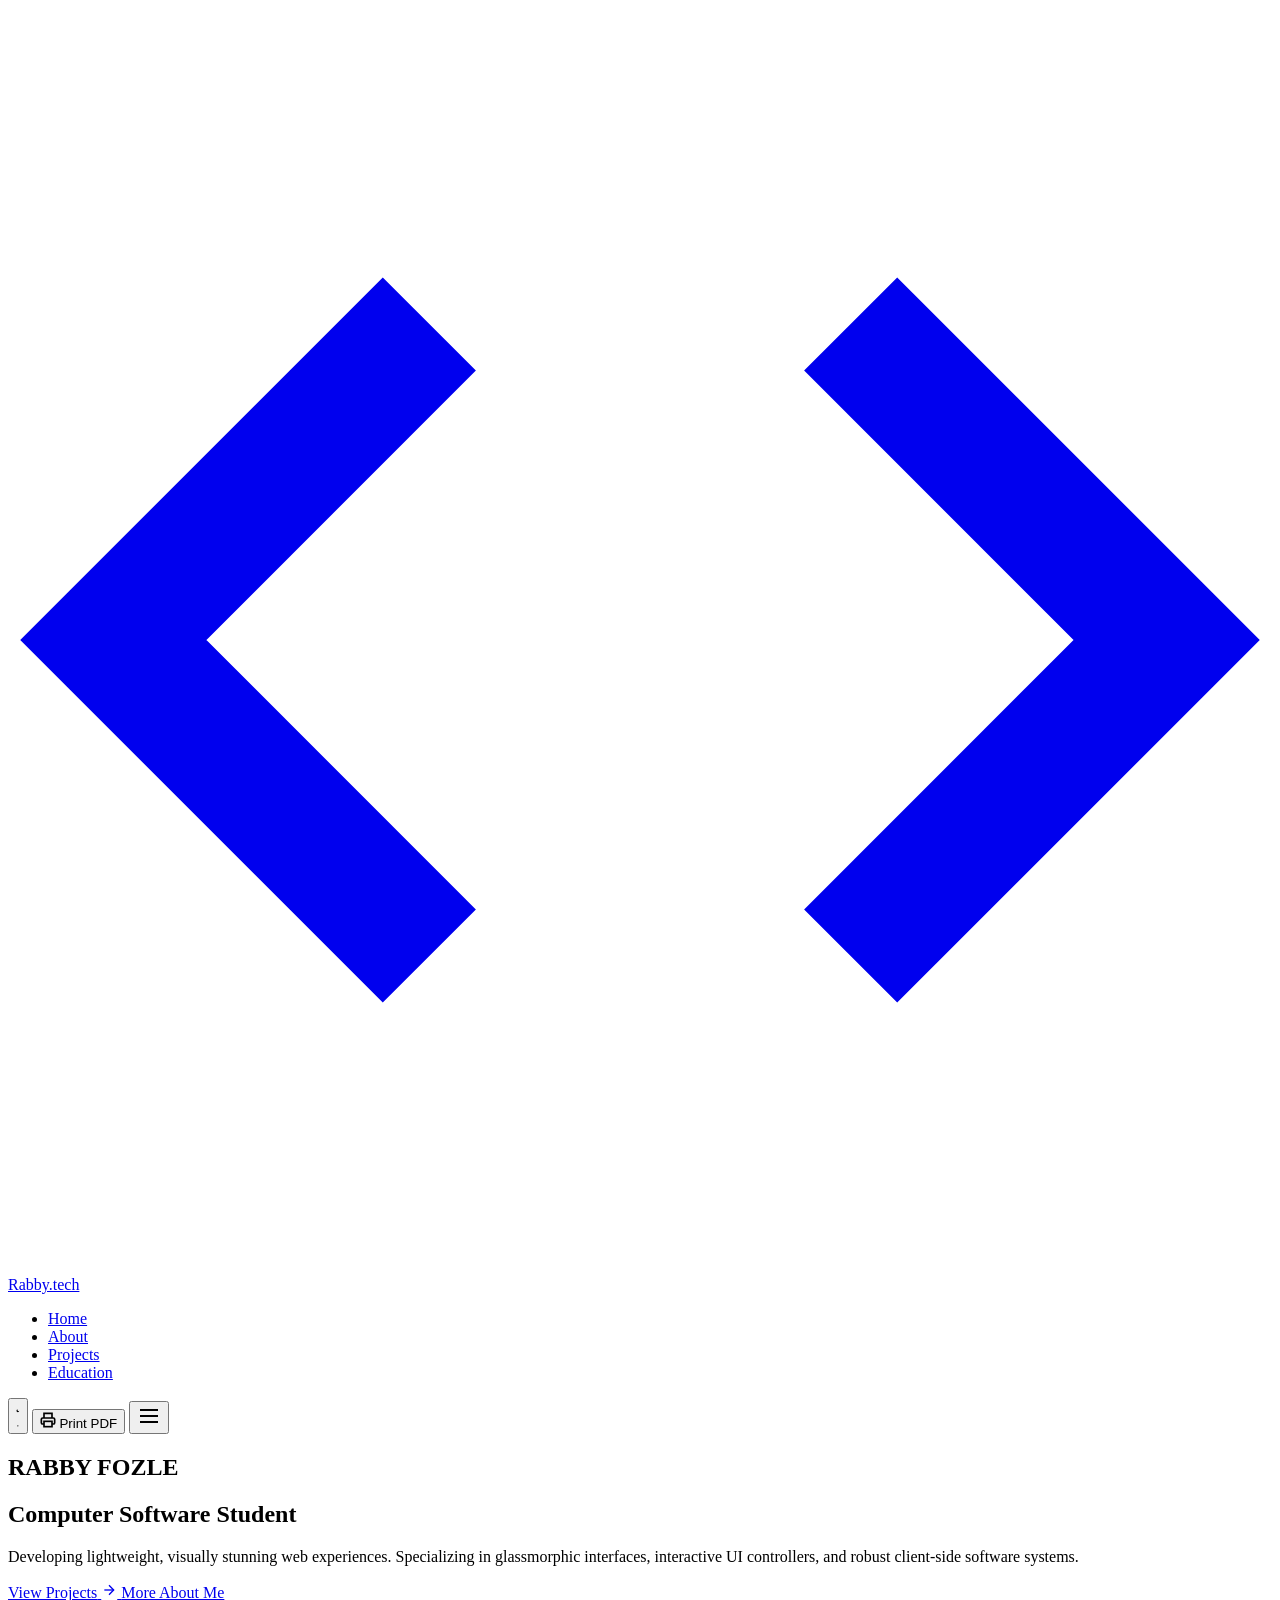
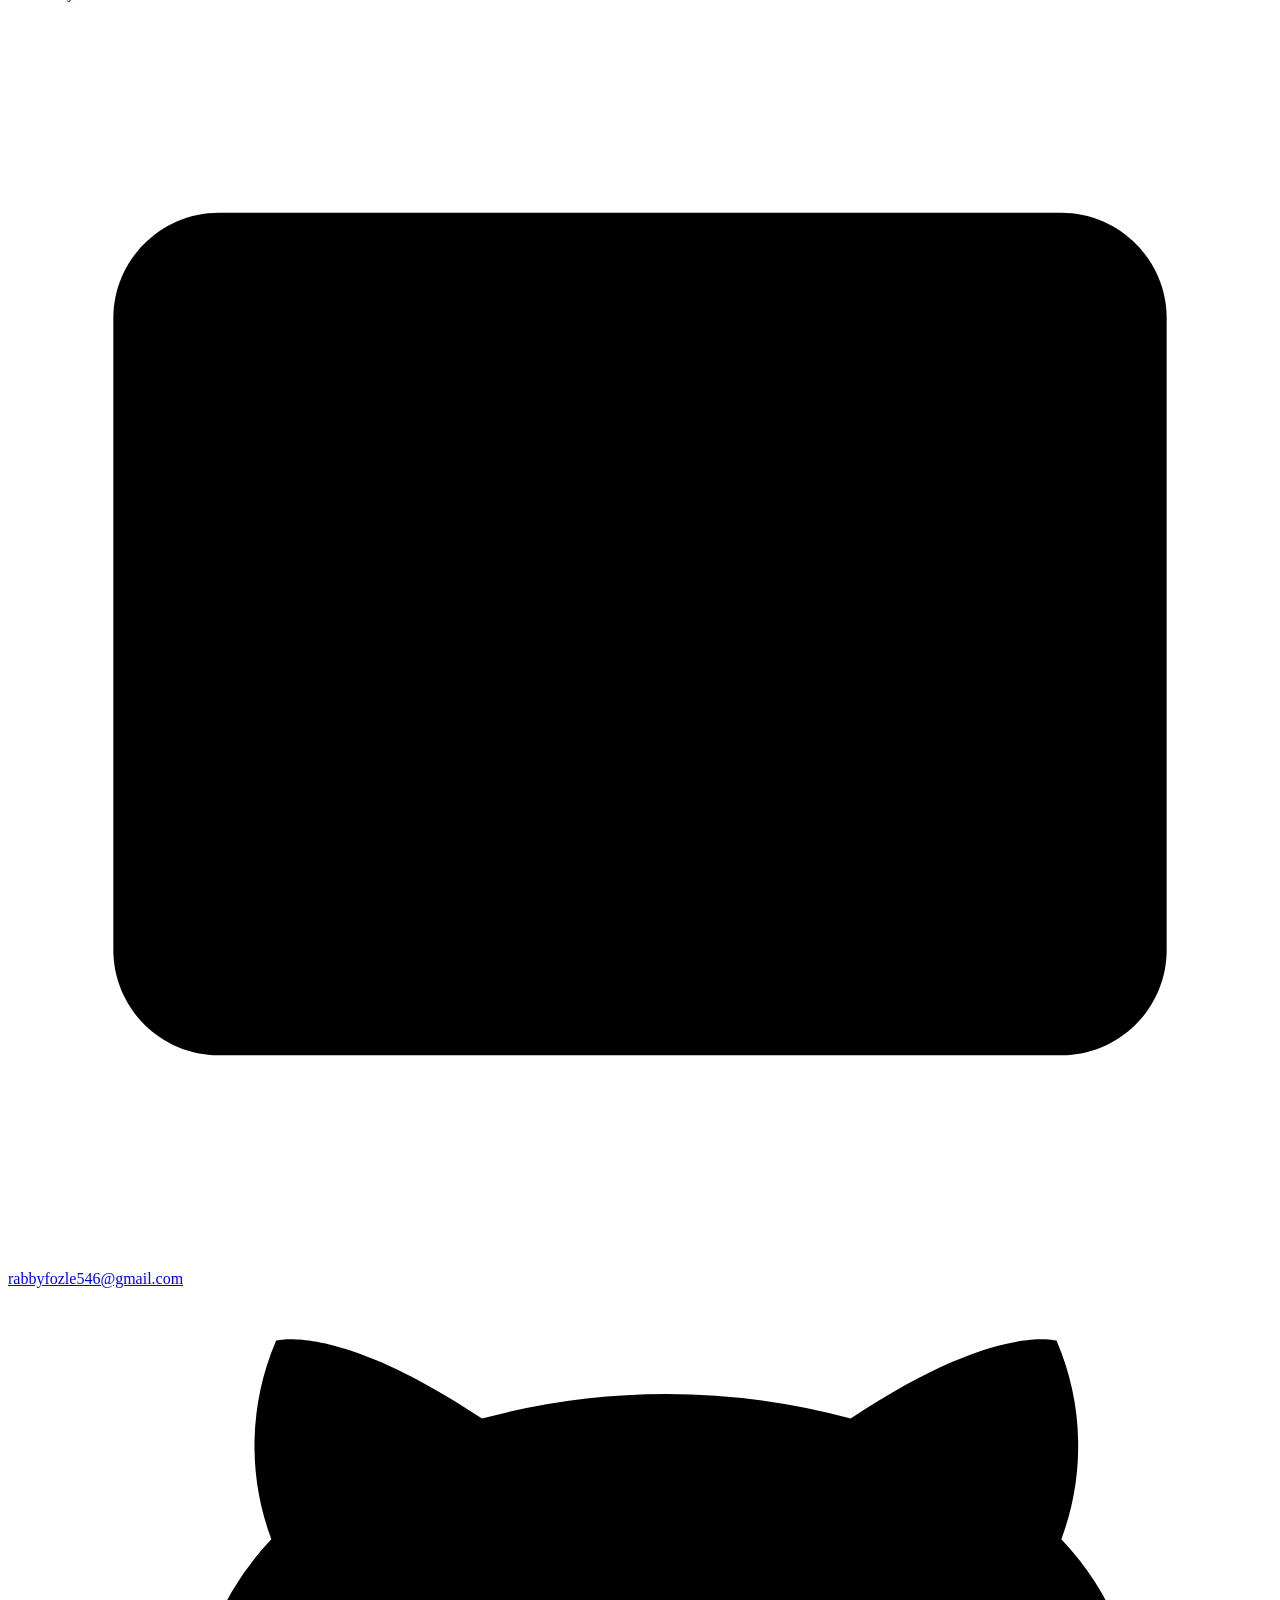
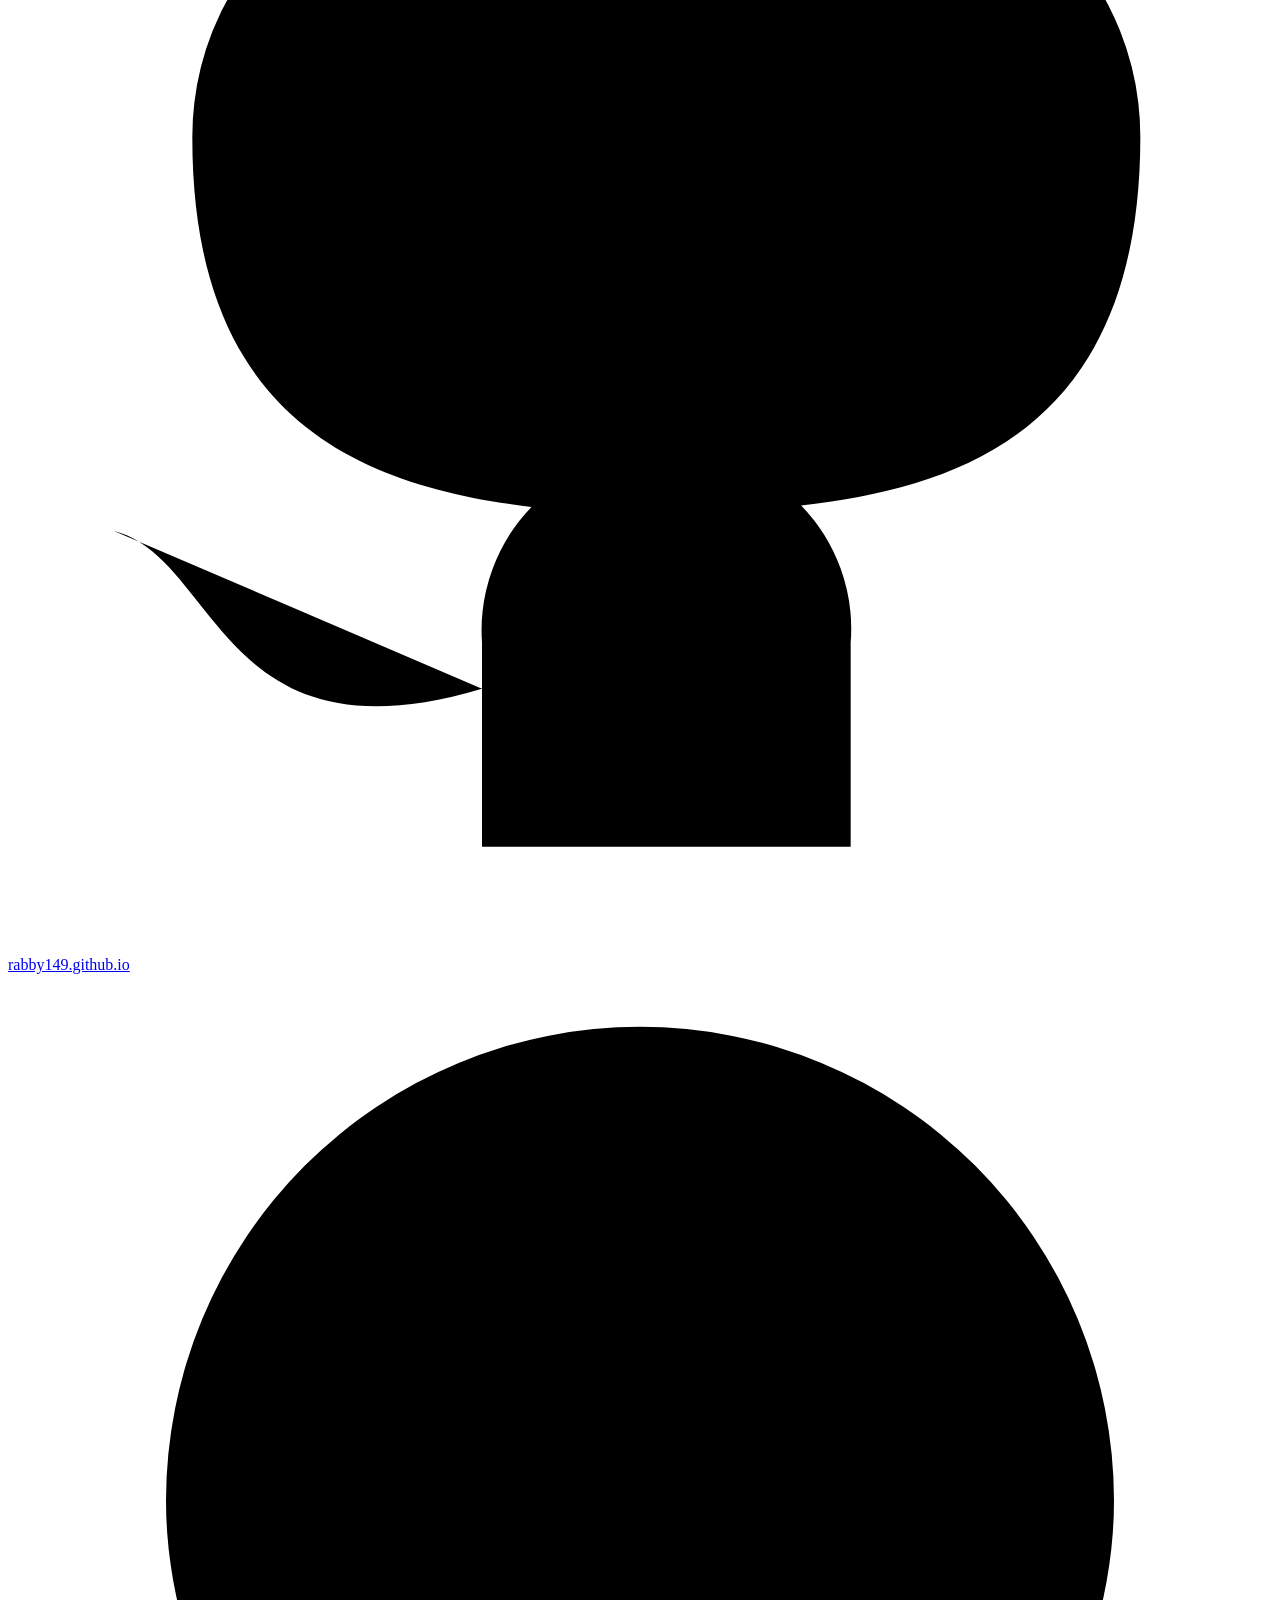
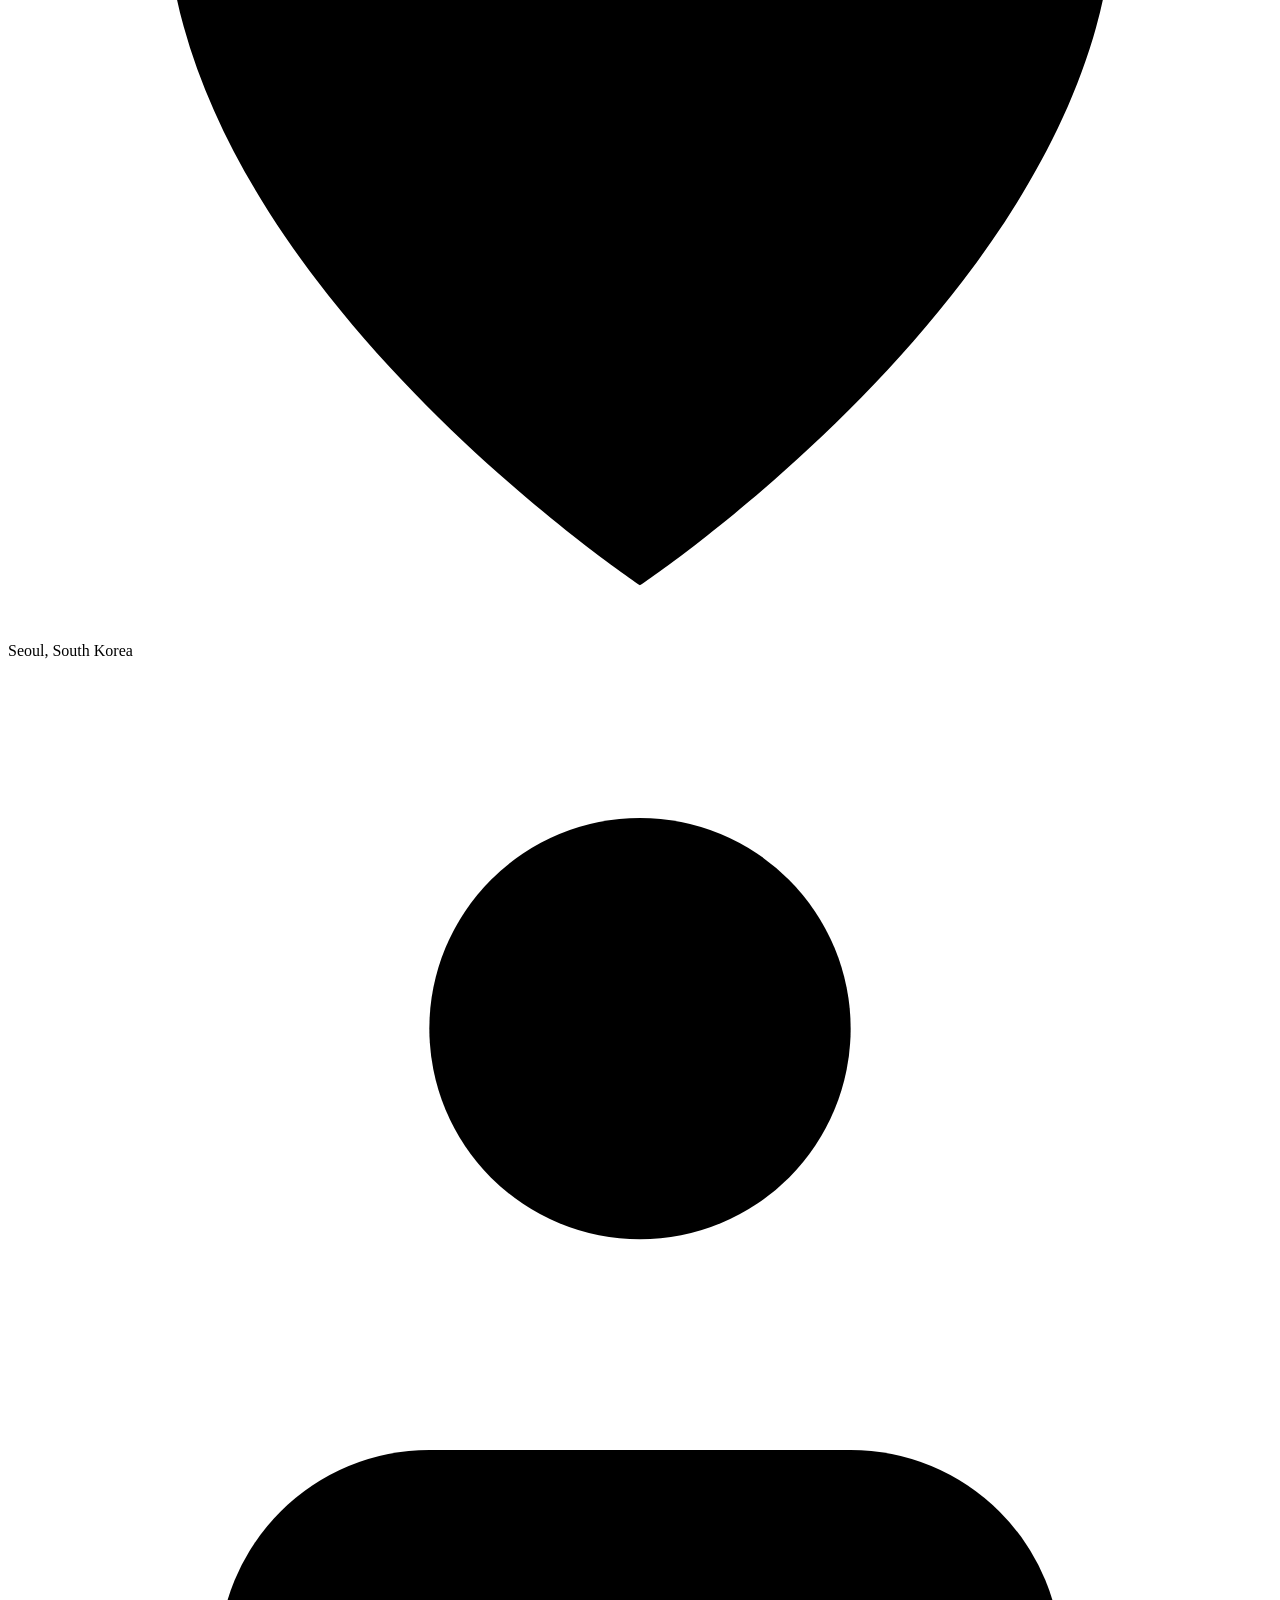
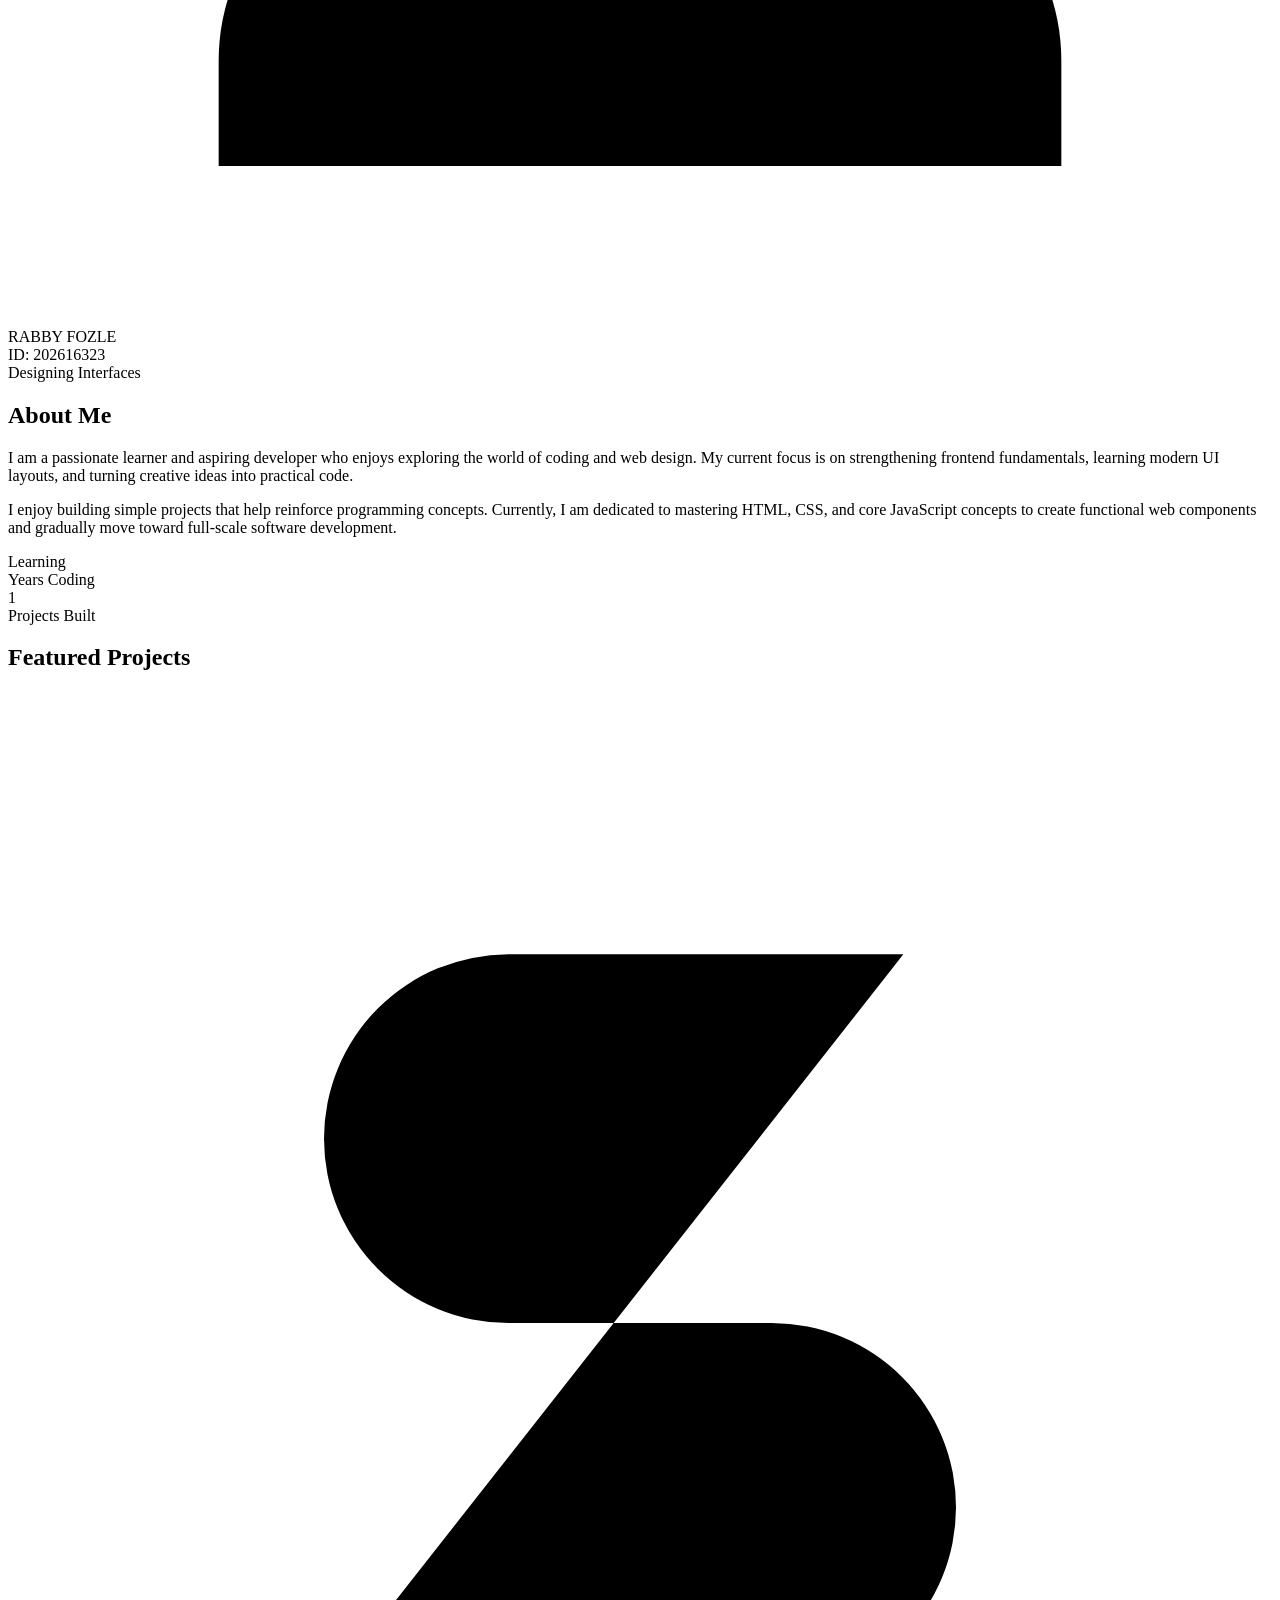
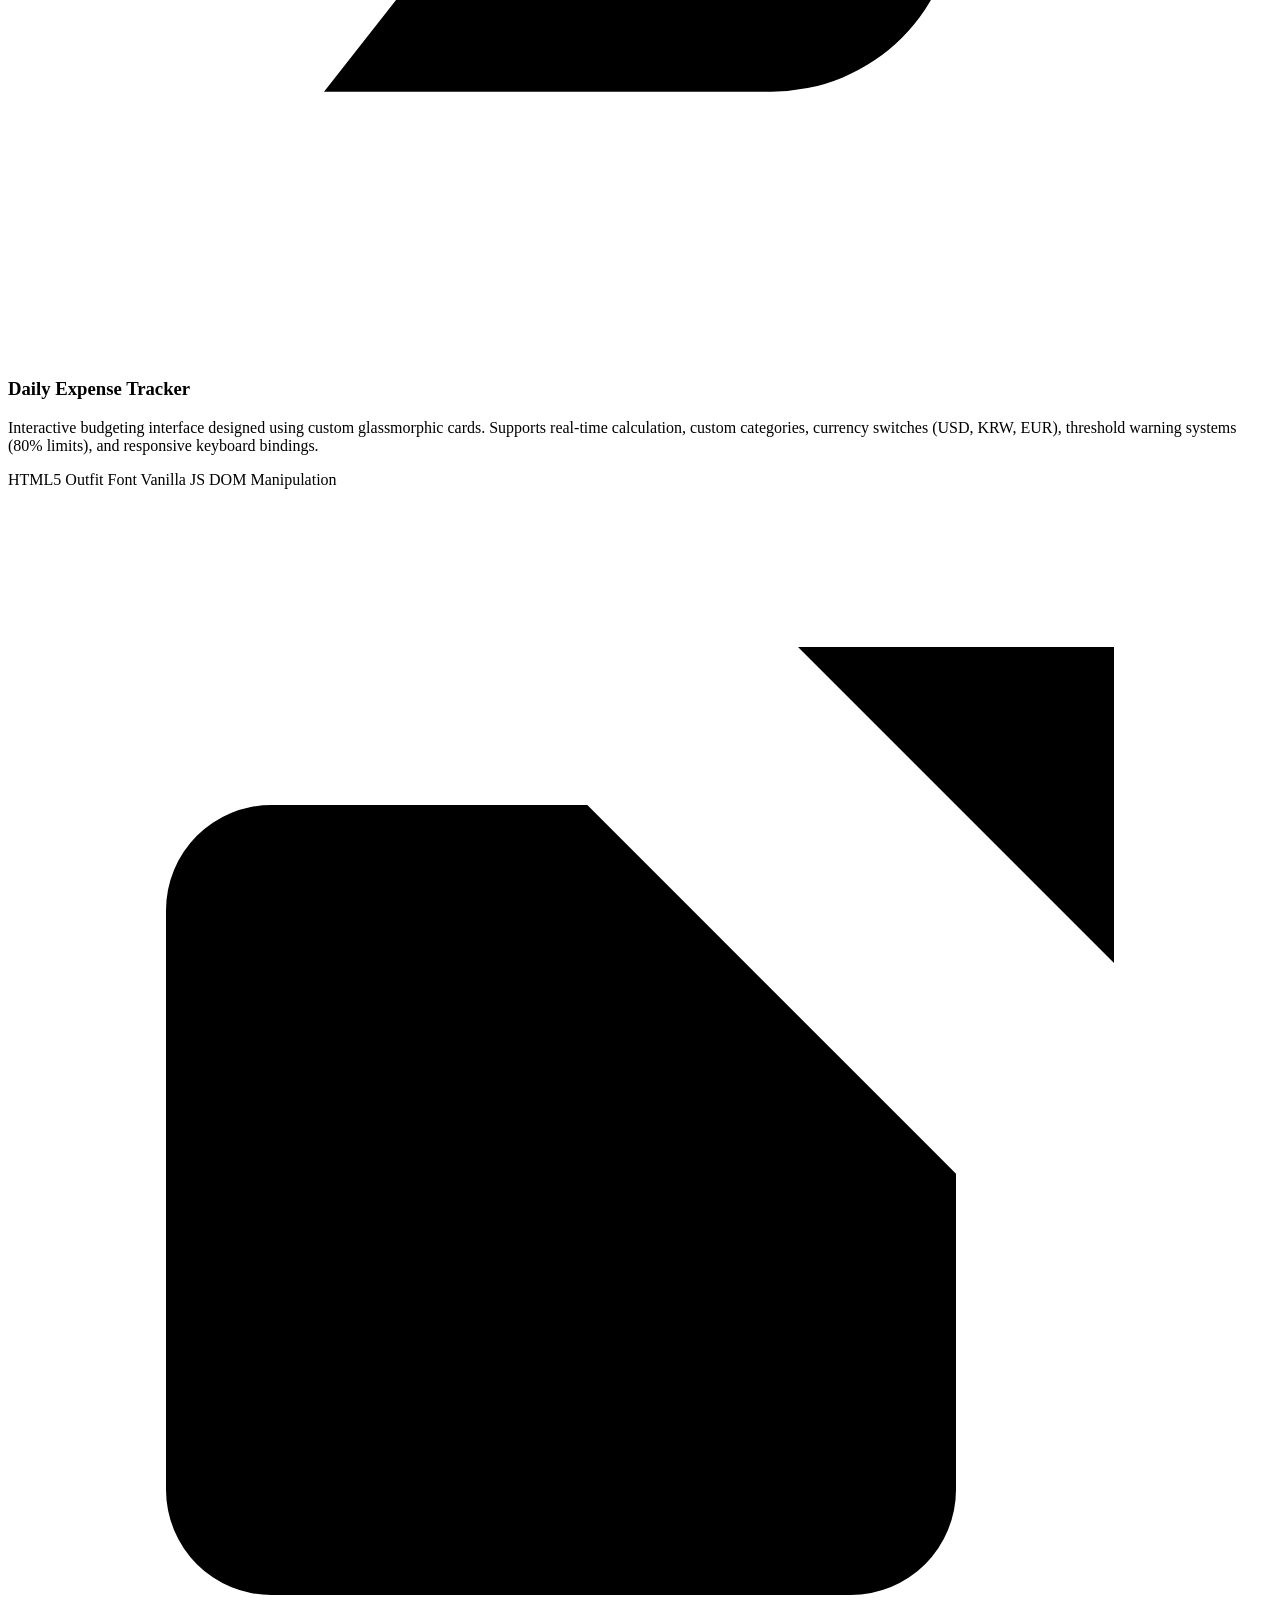
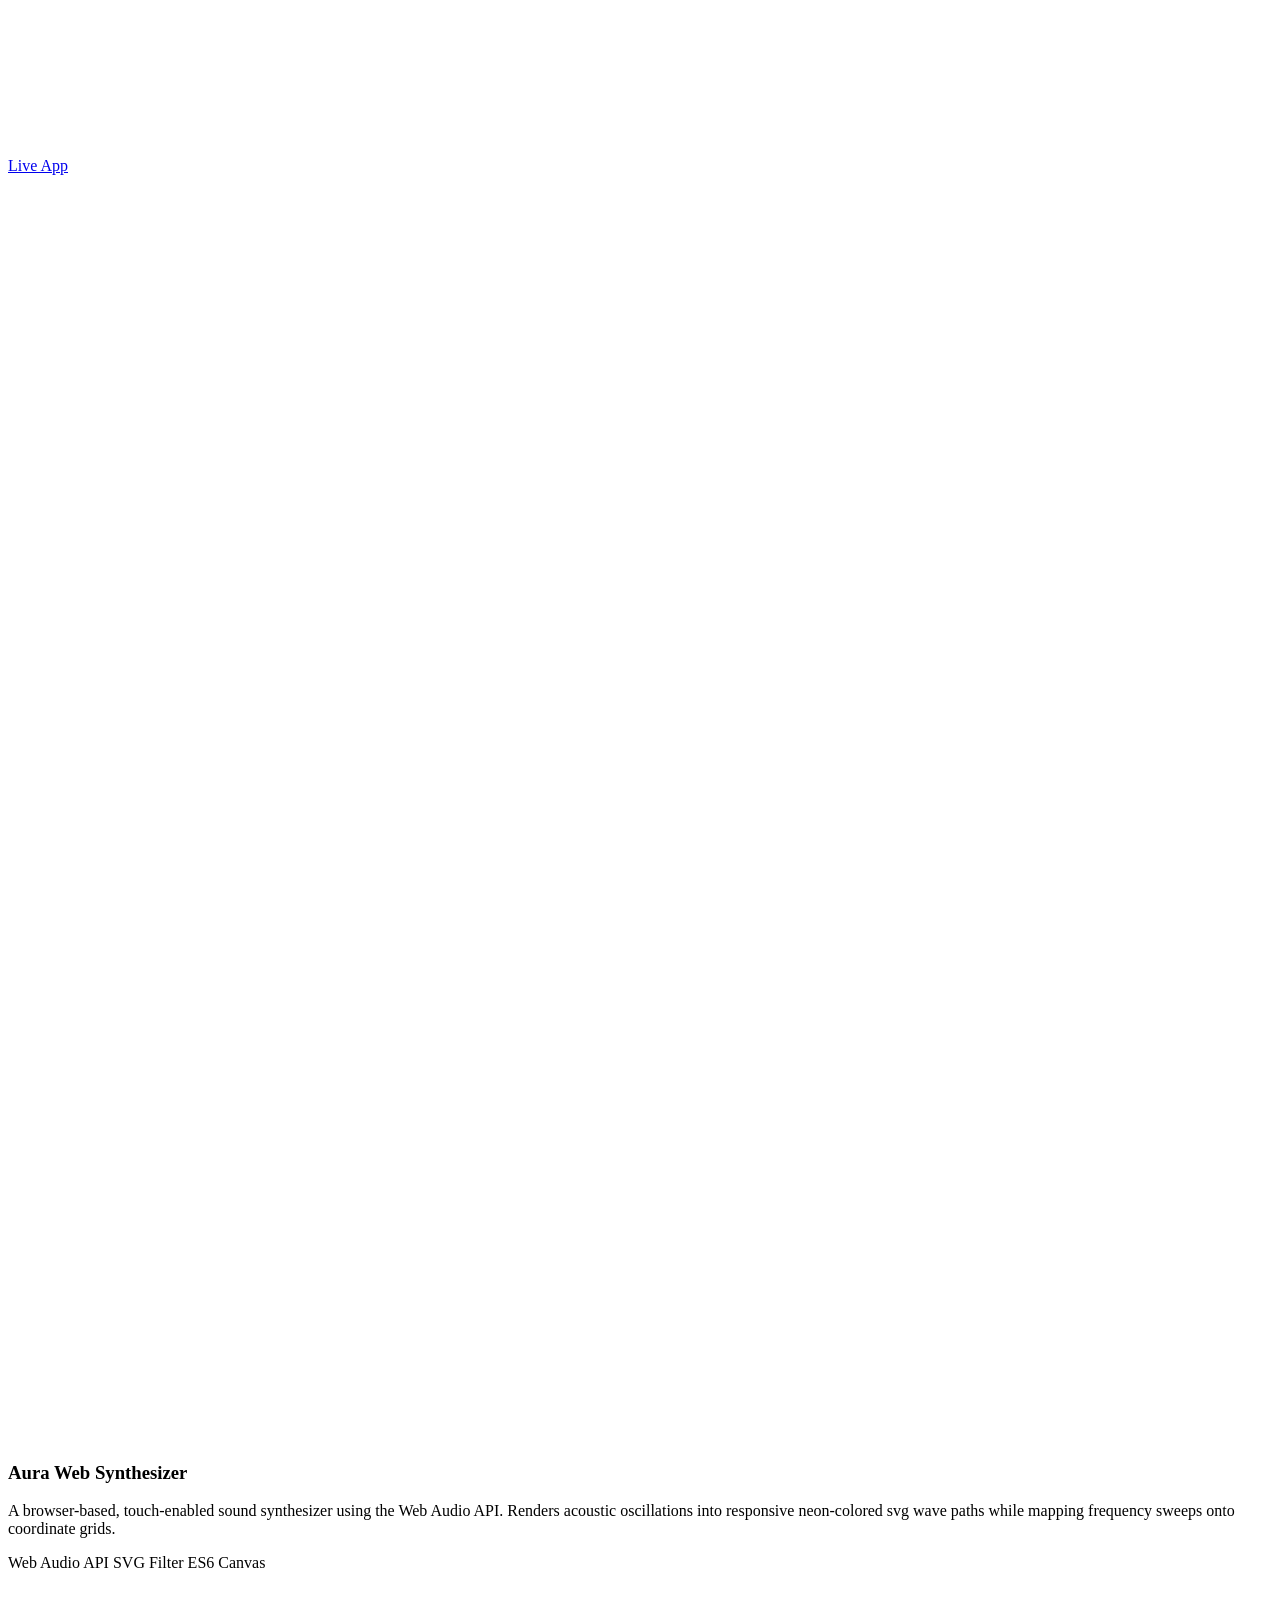
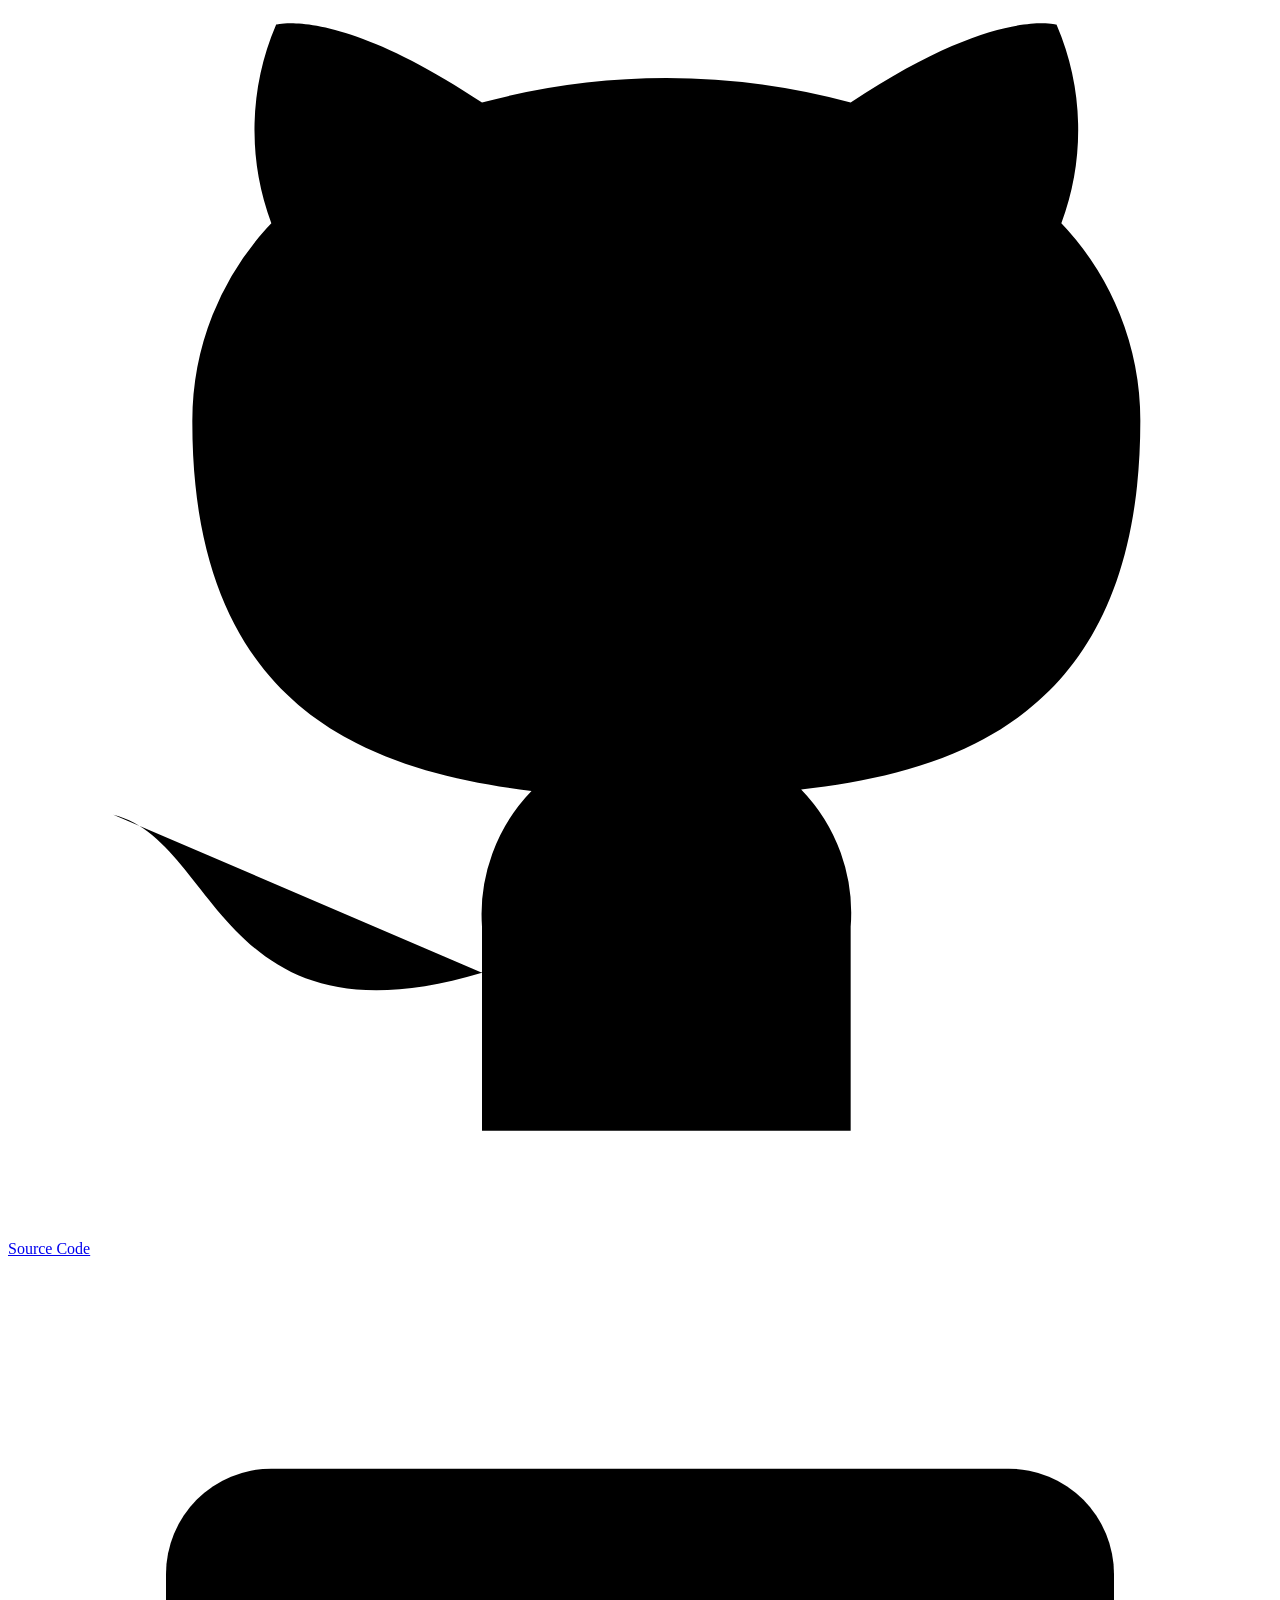
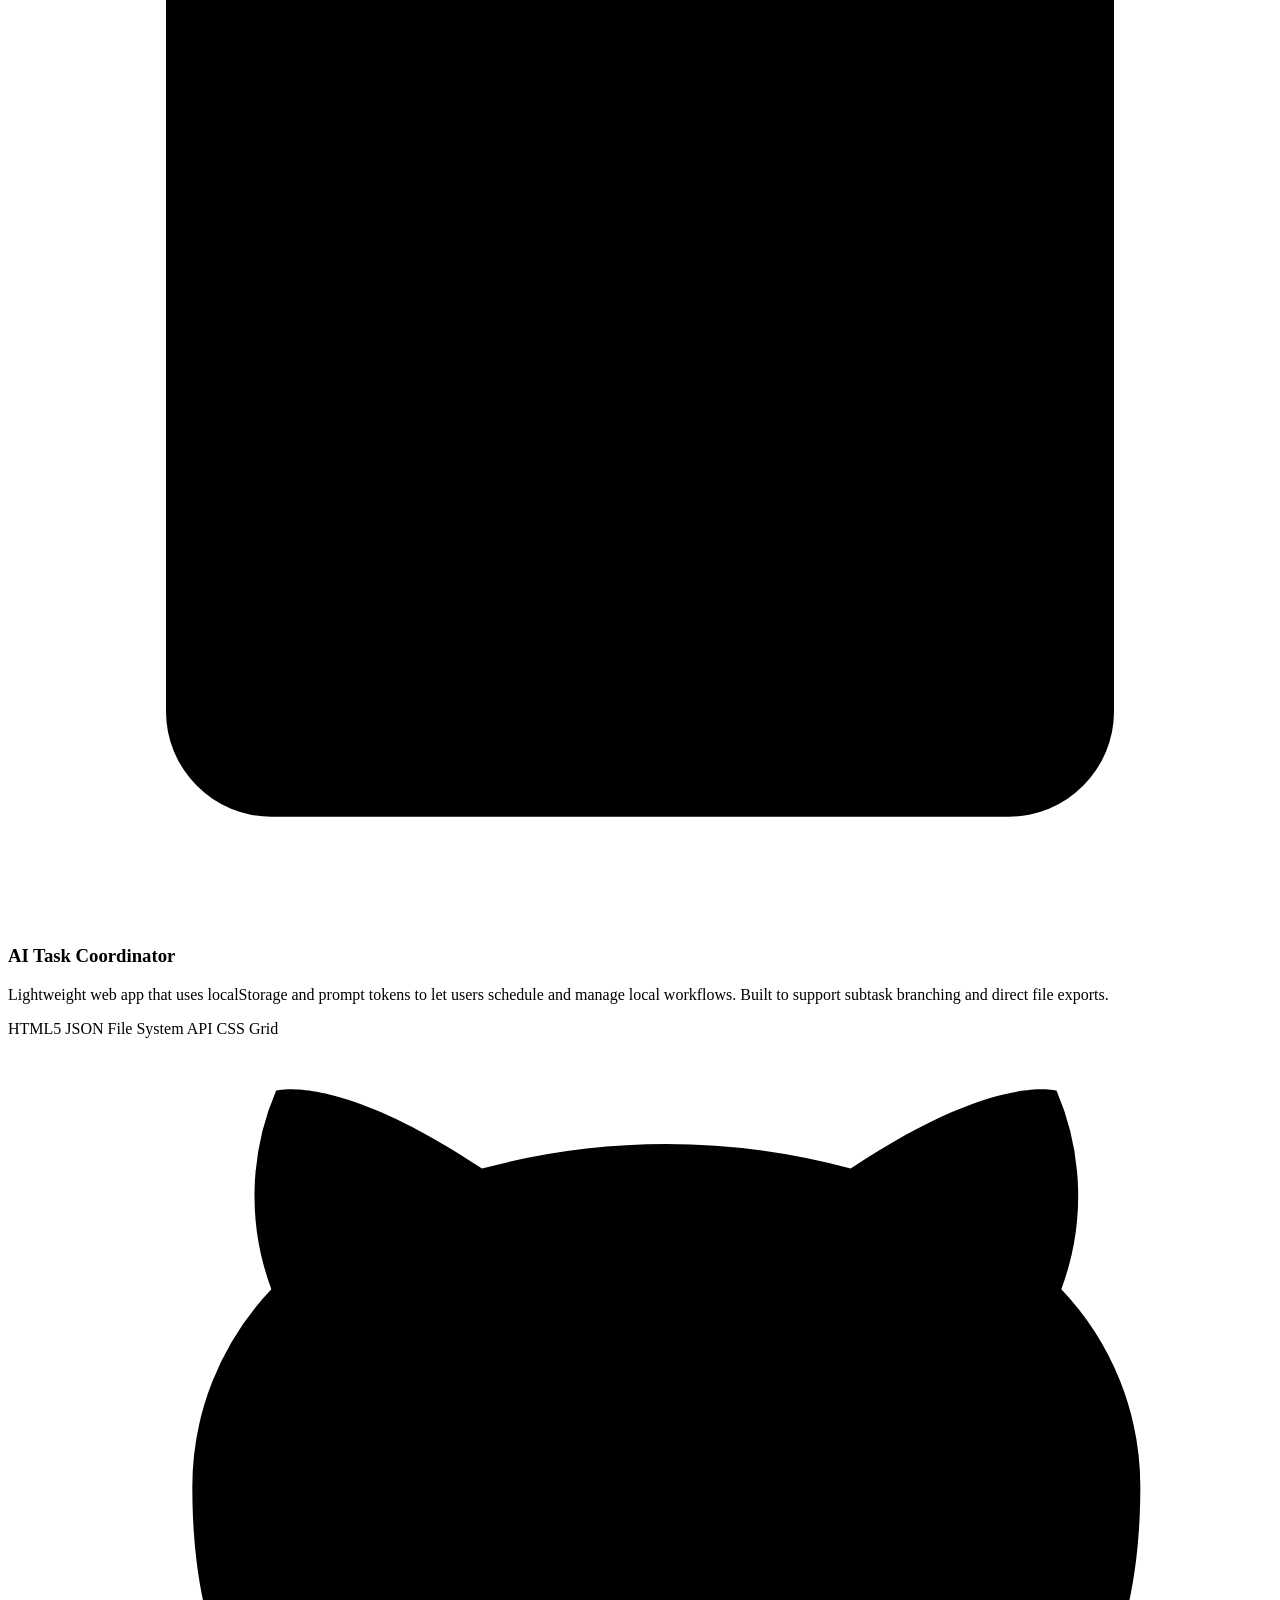
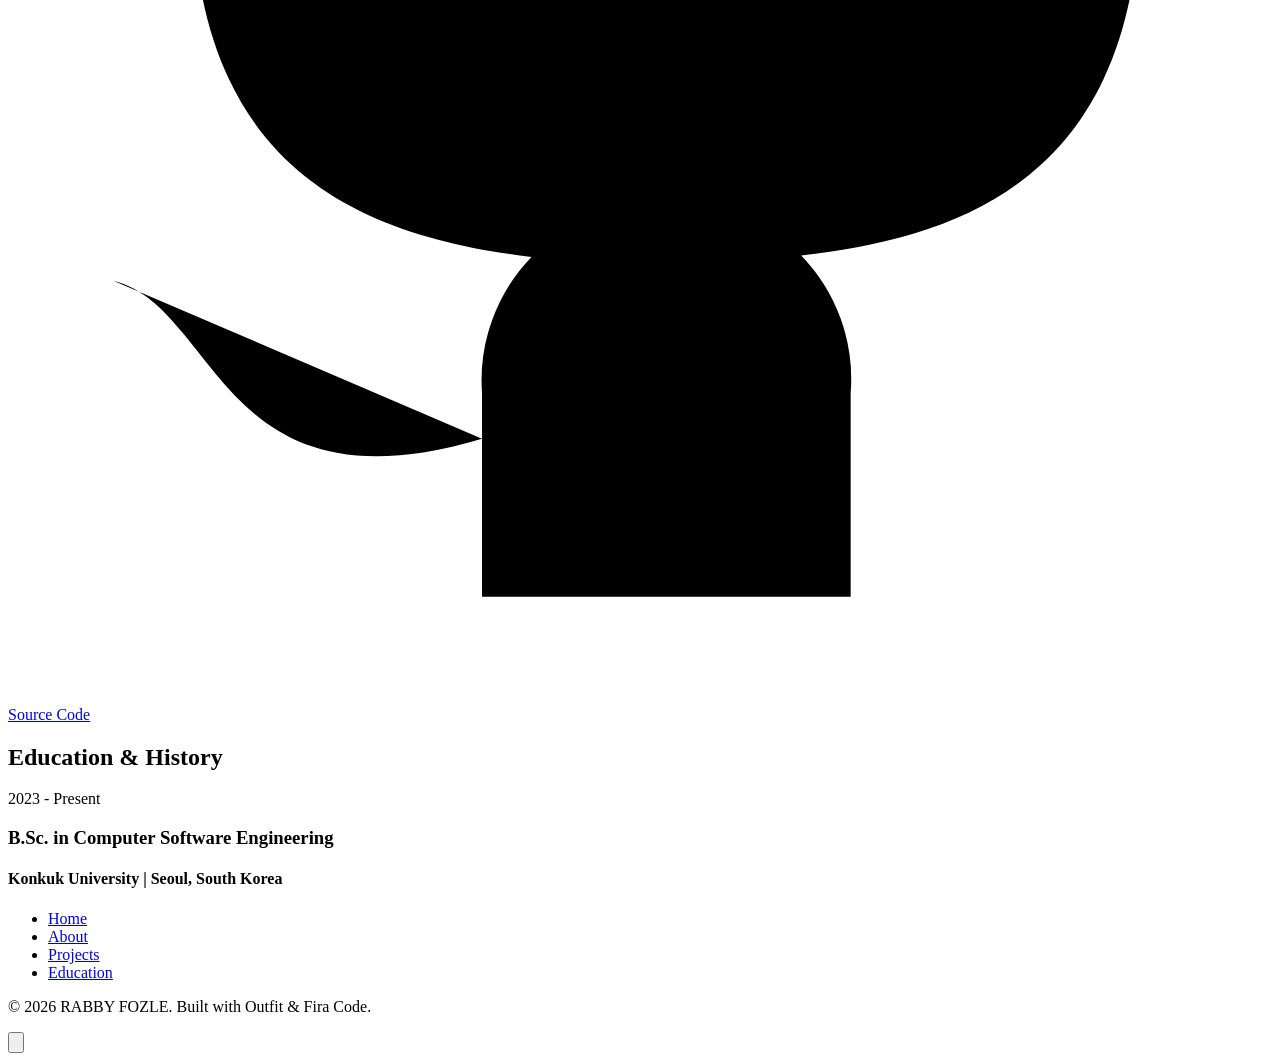
==== resume.html @ 0f0611b0 "Add files via upload" ====
<!DOCTYPE html>
<html lang="en">
<head>
    <meta charset="UTF-8">
    <meta name="viewport" content="width=device-width, initial-scale=1.0">
    <meta name="description" content="Professional Interactive Resume of RABBY FOZLE - Computer Software Student. View education history and interactive tech projects.">
    <meta name="author" content="RABBY FOZLE">
    
    <!-- Open Graph Meta Tags -->
    <meta property="og:title" content="RABBY FOZLE | Interactive Resume">
    <meta property="og:description" content="Explore RABBY FOZLE's education, projects, and portfolio.">
    <meta property="og:type" content="website">
    
    <title>RABBY FOZLE | Interactive Resume</title>
    <link rel="stylesheet" href="resume.css">
</head>
<body data-theme="dark">

    <!-- Glowing Background blobs -->
    <div class="blob-container">
        <div class="blob blob-1"></div>
        <div class="blob blob-2"></div>
        <div class="blob blob-3"></div>
    </div>

    <!-- Navigation Header -->
    <header id="header">
        <div class="nav-container">
            <a href="#hero" class="logo">
                <svg class="logo-icon" viewBox="0 0 24 24" fill="none" stroke="currentColor" stroke-width="2.5">
                    <polyline points="16 18 22 12 16 6"></polyline>
                    <polyline points="8 6 2 12 8 18"></polyline>
                </svg>
                <span>Rabby.tech</span>
            </a>
            
            <ul class="nav-links" id="navLinks">
                <li><a href="#hero" class="active">Home</a></li>
                <li><a href="#about">About</a></li>
                <li><a href="#projects">Projects</a></li>
                <li><a href="#education">Education</a></li>
            </ul>

            <div class="nav-actions">
                <button class="theme-toggle" id="themeToggleBtn" aria-label="Toggle Theme">
                    <!-- Moon Icon (Dark Mode active) -->
                    <svg class="moon-icon" viewBox="0 0 24 24">
                        <path d="M12 3a6 6 0 0 0 9 9 9 9 0 1 1-9-9Z"></path>
                    </svg>
                    <!-- Sun Icon (Light Mode active) -->
                    <svg class="sun-icon" viewBox="0 0 24 24">
                        <circle cx="12" cy="12" r="4"></circle>
                        <path d="M12 2v2M12 20v2M4.93 4.93l1.41 1.41M17.66 17.66l1.41 1.41M2 12h2M20 12h2M6.34 17.66l-1.41 1.41M19.07 4.93l-1.41 1.41"></path>
                    </svg>
                </button>
                <button onclick="window.print()" class="btn btn-primary" id="printBtn">
                    <svg viewBox="0 0 24 24" width="16" height="16" fill="none" stroke="currentColor" stroke-width="2.5">
                        <path d="M6 9V2h12v7M6 18H4a2 2 0 0 1-2-2v-5a2 2 0 0 1 2-2h16a2 2 0 0 1 2 2v5a2 2 0 0 1-2 2h-2"></path>
                        <rect x="6" y="14" width="12" height="8"></rect>
                    </svg>
                    <span>Print PDF</span>
                </button>
                
                <button class="mobile-menu-btn" id="mobileMenuBtn" aria-label="Toggle Menu">
                    <svg viewBox="0 0 24 24" width="24" height="24" fill="none" stroke="currentColor" stroke-width="2">
                        <line x1="3" y1="12" x2="21" y2="12"></line>
                        <line x1="3" y1="6" x2="21" y2="6"></line>
                        <line x1="3" y1="18" x2="21" y2="18"></line>
                    </svg>
                </button>
            </div>
        </div>
    </header>

    <!-- Hero Section -->
    <section id="hero">
        <div class="hero-grid">
            <div class="hero-content">
                <h1 class="hero-name">RABBY FOZLE</h1>
                <h2 class="hero-title">Computer Software Student</h2>
                <p class="hero-description">
                    Developing lightweight, visually stunning web experiences. Specializing in glassmorphic interfaces, interactive UI controllers, and robust client-side software systems.
                </p>
                
                <div class="hero-actions">
                    <a href="#projects" class="btn btn-primary">
                        <span>View Projects</span>
                        <svg viewBox="0 0 24 24" width="16" height="16" fill="none" stroke="currentColor" stroke-width="2">
                            <line x1="5" y1="12" x2="19" y2="12"></line>
                            <polyline points="12 5 19 12 12 19"></polyline>
                        </svg>
                    </a>
                    <a href="#about" class="btn btn-secondary">More About Me</a>
                </div>

                <div class="hero-contact">
                    <a href="mailto:rabbyfozle546@gmail.com" class="contact-item" id="contactEmail">
                        <svg viewBox="0 0 24 24">
                            <path d="M4 4h16c1.1 0 2 .9 2 2v12c0 1.1-.9 2-2 2H4c-1.1 0-2-.9-2-2V6c0-1.1.9-2 2-2z"></path>
                            <polyline points="22,6 12,13 2,6"></polyline>
                        </svg>
                        <span>rabbyfozle546@gmail.com</span>
                    </a>
                    <a href="https://rabby149.github.io" target="_blank" rel="noopener noreferrer" class="contact-item" id="contactGithub">
                        <svg viewBox="0 0 24 24">
                            <path d="M9 19c-5 1.5-5-2.5-7-3m14 6v-3.87a3.37 3.37 0 0 0-.94-2.61c3.14-.35 6.44-1.54 6.44-7A5.44 5.44 0 0 0 20 4.77 5.07 5.07 0 0 0 19.91 1S18.73.65 16 2.48a13.38 13.38 0 0 0-7 0C6.27.65 5.09 1 5.09 1A5.07 5.07 0 0 0 5 4.77a5.44 5.44 0 0 0-1.5 3.78c0 5.42 3.3 6.61 6.44 7A3.37 3.37 0 0 0 9 18.13V22"></path>
                        </svg>
                        <span>rabby149.github.io</span>
                    </a>
                    <span class="contact-item" id="contactLocation">
                        <svg viewBox="0 0 24 24">
                            <path d="M21 10c0 7-9 13-9 13s-9-6-9-13a9 9 0 0 1 18 0z"></path>
                            <circle cx="12" cy="10" r="3"></circle>
                        </svg>
                        <span>Seoul, South Korea</span>
                    </span>
                </div>
            </div>
            
            <div class="hero-visual">
                <div class="visual-container">
                    <div class="visual-outline"></div>
                    <div class="visual-outline-2"></div>
                    <div class="profile-card">
                        <div class="avatar-wrapper">
                            <div class="avatar">
                                <svg viewBox="0 0 24 24">
                                    <path d="M20 21v-2a4 4 0 0 0-4-4H8a4 4 0 0 0-4 4v2"></path>
                                    <circle cx="12" cy="7" r="4"></circle>
                                </svg>
                            </div>
                        </div>
                        <div class="profile-card-name">RABBY FOZLE</div>
                        <div class="profile-card-id">ID: 202616323</div>
                        <div class="status-badge">
                            <span class="status-dot"></span>
                            <span>Designing Interfaces</span>
                        </div>
                    </div>
                </div>
            </div>
        </div>
    </section>

    <!-- About Section -->
    <section id="about" class="reveal">
        <h2 class="section-title">About <span>Me</span></h2>
        <div class="about-grid">
            <div class="about-text">
                <p>
                    I am a passionate learner and aspiring developer who enjoys exploring the world of coding and web design. My current focus is on strengthening frontend fundamentals, learning modern UI layouts, and turning creative ideas into practical code.
                </p>
                <p>
                    I enjoy building simple projects that help reinforce programming concepts. Currently, I am dedicated to mastering HTML, CSS, and core JavaScript concepts to create functional web components and gradually move toward full-scale software development.
                </p>
            </div>
            <div class="about-stats">
                <div class="glass-card stat-card">
                    <div class="stat-number">Learning</div>
                    <div class="stat-label">Years Coding</div>
                </div>
                <div class="glass-card stat-card">
                    <div class="stat-number">1</div>
                    <div class="stat-label">Projects Built</div>
                </div>
            </div>
        </div>
    </section>


    <!-- Projects Section -->
    <section id="projects" class="reveal">
        <h2 class="section-title">Featured <span>Projects</span></h2>
        <div class="projects-grid">
            <!-- Project 1 (Daily Expense Tracker) -->
            <div class="glass-card project-card">
                <div class="project-top">
                    <div class="project-icon-wrapper">
                        <svg viewBox="0 0 24 24">
                            <line x1="12" y1="1" x2="12" y2="23"></line>
                            <path d="M17 5H9.5a3.5 3.5 0 0 0 0 7h5a3.5 3.5 0 0 1 0 7H6"></path>
                        </svg>
                    </div>
                    <h3 class="project-title">Daily Expense Tracker</h3>
                    <p class="project-desc">
                        Interactive budgeting interface designed using custom glassmorphic cards. Supports real-time calculation, custom categories, currency switches (USD, KRW, EUR), threshold warning systems (80% limits), and responsive keyboard bindings.
                    </p>
                </div>
                <div>
                    <div class="project-tags">
                        <span class="project-tag">HTML5</span>
                        <span class="project-tag">Outfit Font</span>
                        <span class="project-tag">Vanilla JS</span>
                        <span class="project-tag">DOM Manipulation</span>
                    </div>
                    <div class="project-links">
                        <a href="daily_expense.html" class="project-link">
                            <svg viewBox="0 0 24 24">
                                <path d="M18 13v6a2 2 0 0 1-2 2H5a2 2 0 0 1-2-2V8a2 2 0 0 1 2-2h6M15 3h6v6M10 14L21 3"></path>
                            </svg>
                            <span>Live App</span>
                        </a>
                    </div>
                </div>
            </div>

            <!-- Project 2 (Custom Web Audio Aura Synth) -->
            <div class="glass-card project-card">
                <div class="project-top">
                    <div class="project-icon-wrapper">
                        <svg viewBox="0 0 24 24">
                            <path d="M12 2v20M17 5v14M22 9v6M7 8v8M2 10v4"></path>
                        </svg>
                    </div>
                    <h3 class="project-title">Aura Web Synthesizer</h3>
                    <p class="project-desc">
                        A browser-based, touch-enabled sound synthesizer using the Web Audio API. Renders acoustic oscillations into responsive neon-colored svg wave paths while mapping frequency sweeps onto coordinate grids.
                    </p>
                </div>
                <div>
                    <div class="project-tags">
                        <span class="project-tag">Web Audio API</span>
                        <span class="project-tag">SVG Filter</span>
                        <span class="project-tag">ES6</span>
                        <span class="project-tag">Canvas</span>
                    </div>
                    <div class="project-links">
                        <a href="#" class="project-link">
                            <svg viewBox="0 0 24 24">
                                <path d="M9 19c-5 1.5-5-2.5-7-3m14 6v-3.87a3.37 3.37 0 0 0-.94-2.61c3.14-.35 6.44-1.54 6.44-7A5.44 5.44 0 0 0 20 4.77 5.07 5.07 0 0 0 19.91 1S18.73.65 16 2.48a13.38 13.38 0 0 0-7 0C6.27.65 5.09 1 5.09 1A5.07 5.07 0 0 0 5 4.77a5.44 5.44 0 0 0-1.5 3.78c0 5.42 3.3 6.61 6.44 7A3.37 3.37 0 0 0 9 18.13V22"></path>
                            </svg>
                            <span>Source Code</span>
                        </a>
                    </div>
                </div>
            </div>

            <!-- Project 3 (AI-Assisted Task Coordinator) -->
            <div class="glass-card project-card">
                <div class="project-top">
                    <div class="project-icon-wrapper">
                        <svg viewBox="0 0 24 24">
                            <rect x="3" y="4" width="18" height="18" rx="2" ry="2"></rect>
                            <line x1="16" y1="2" x2="16" y2="6"></line>
                            <line x1="8" y1="2" x2="8" y2="6"></line>
                            <line x1="3" y1="10" x2="21" y2="10"></line>
                        </svg>
                    </div>
                    <h3 class="project-title">AI Task Coordinator</h3>
                    <p class="project-desc">
                        Lightweight web app that uses localStorage and prompt tokens to let users schedule and manage local workflows. Built to support subtask branching and direct file exports.
                    </p>
                </div>
                <div>
                    <div class="project-tags">
                        <span class="project-tag">HTML5</span>
                        <span class="project-tag">JSON</span>
                        <span class="project-tag">File System API</span>
                        <span class="project-tag">CSS Grid</span>
                    </div>
                    <div class="project-links">
                        <a href="#" class="project-link">
                            <svg viewBox="0 0 24 24">
                                <path d="M9 19c-5 1.5-5-2.5-7-3m14 6v-3.87a3.37 3.37 0 0 0-.94-2.61c3.14-.35 6.44-1.54 6.44-7A5.44 5.44 0 0 0 20 4.77 5.07 5.07 0 0 0 19.91 1S18.73.65 16 2.48a13.38 13.38 0 0 0-7 0C6.27.65 5.09 1 5.09 1A5.07 5.07 0 0 0 5 4.77a5.44 5.44 0 0 0-1.5 3.78c0 5.42 3.3 6.61 6.44 7A3.37 3.37 0 0 0 9 18.13V22"></path>
                            </svg>
                            <span>Source Code</span>
                        </a>
                    </div>
                </div>
            </div>
        </div>
    </section>

    <section id="education" class="reveal">
        <h2 class="section-title">Education & <span>History</span></h2>
        <div class="timeline">
            <!-- Timeline Item 1 -->
            <div class="timeline-item">
                <div class="timeline-dot"></div>
                <div class="timeline-date">2023 - Present</div>
                <h3 class="timeline-title">B.Sc. in Computer Software Engineering</h3>
                <h4 class="timeline-subtitle">Konkuk University | Seoul, South Korea</h4>
            </div>
        </div>
    </section>

    <!-- Footer -->
    <footer>
        <div class="footer-content">
            <ul class="footer-links">
                <li><a href="#hero">Home</a></li>
                <li><a href="#about">About</a></li>
                <li><a href="#projects">Projects</a></li>
                <li><a href="#education">Education</a></li>
            </ul>
            <p class="copyright">&copy; 2026 RABBY FOZLE. Built with Outfit & Fira Code.</p>
        </div>
    </footer>

    <!-- Interactive Floating Quick Social Button -->
    <div class="floating-contact">
        <button class="floating-btn" onclick="window.scrollTo({top: 0, behavior: 'smooth'})" aria-label="Scroll to top">
            <svg viewBox="0 0 24 24">
                <line x1="12" y1="19" x2="12" y2="5"></line>
                <polyline points="5 12 12 5 19 12"></polyline>
            </svg>
        </button>
    </div>

    <!-- Page Logic Scripts -->
    <script>
        // Header styling change on scroll
        const header = document.getElementById('header');
        window.addEventListener('scroll', () => {
            if (window.scrollY > 50) {
                header.classList.add('scrolled');
            } else {
                header.classList.remove('scrolled');
            }
        });

        // Toggle Theme Logic (Light Mode / Dark Mode)
        const themeToggleBtn = document.getElementById('themeToggleBtn');
        const currentTheme = localStorage.getItem('theme') || 'dark';

        document.body.setAttribute('data-theme', currentTheme);

        themeToggleBtn.addEventListener('click', () => {
            let activeTheme = document.body.getAttribute('data-theme');
            let newTheme = activeTheme === 'dark' ? 'light' : 'dark';
            
            document.body.setAttribute('data-theme', newTheme);
            localStorage.setItem('theme', newTheme);
        });

        // Responsive Mobile Menu
        const mobileMenuBtn = document.getElementById('mobileMenuBtn');
        const navLinks = document.getElementById('navLinks');

        mobileMenuBtn.addEventListener('click', () => {
            navLinks.classList.toggle('active');
        });

        // Close mobile menu when a link is clicked
        const navLinksList = document.querySelectorAll('.nav-links a');
        navLinksList.forEach(link => {
            link.addEventListener('click', () => {
                navLinks.classList.remove('active');
            });
        });

        // Reveal sections on scroll using Intersection Observer
        const reveals = document.querySelectorAll('.reveal');
        const revealObserver = new IntersectionObserver((entries) => {
            entries.forEach(entry => {
                if (entry.isIntersecting) {
                    entry.target.classList.add('active');
                }
            });
        }, {
            threshold: 0.15
        });

        reveals.forEach(reveal => {
            revealObserver.observe(reveal);
        });

        // Update active nav link during scroll
        const sections = document.querySelectorAll('section');
        window.addEventListener('scroll', () => {
            let currentSec = '';
            sections.forEach(section => {
                const sectionTop = section.offsetTop;
                const sectionHeight = section.clientHeight;
                if (window.scrollY >= (sectionTop - 250)) {
                    currentSec = section.getAttribute('id');
                }
            });

            navLinksList.forEach(link => {
                link.classList.remove('active');
                if (link.getAttribute('href') === `#${currentSec}`) {
                    link.classList.add('active');
                }
            });
        });
    </script>
</body>
</html>
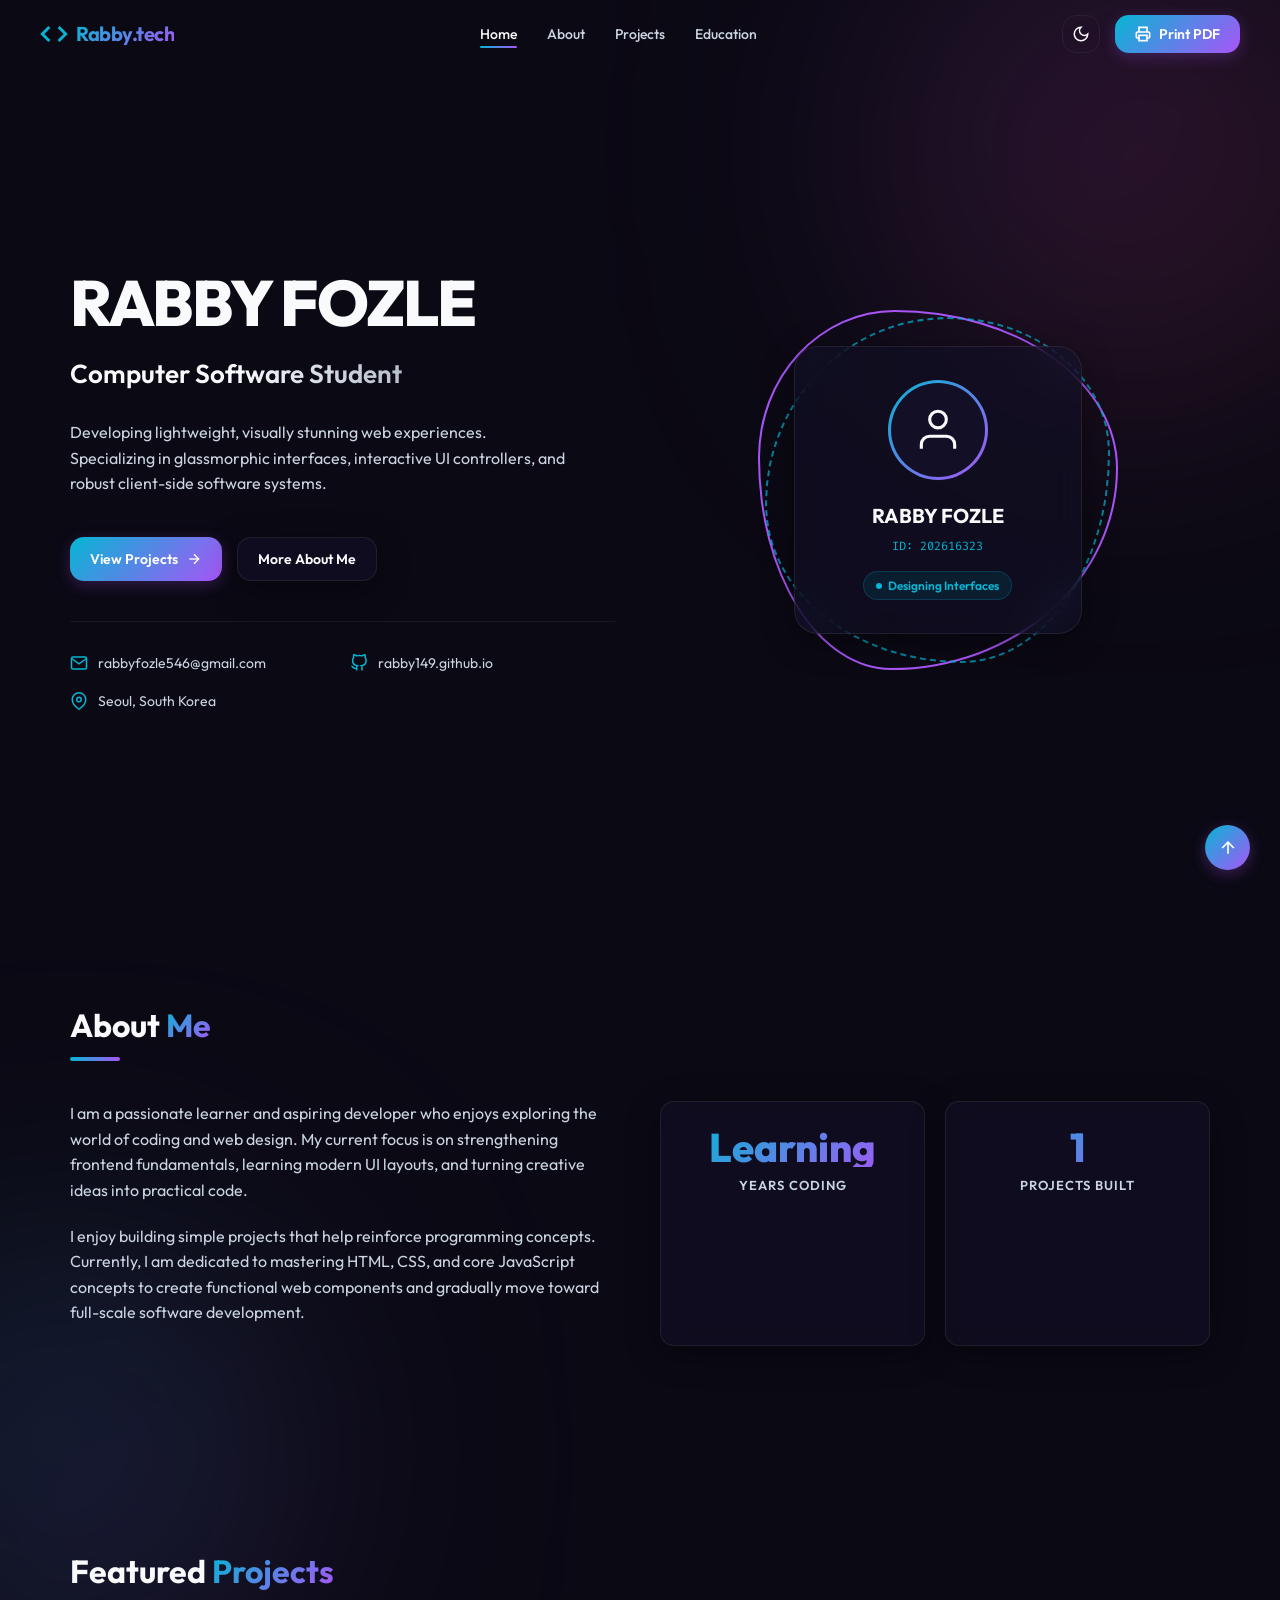
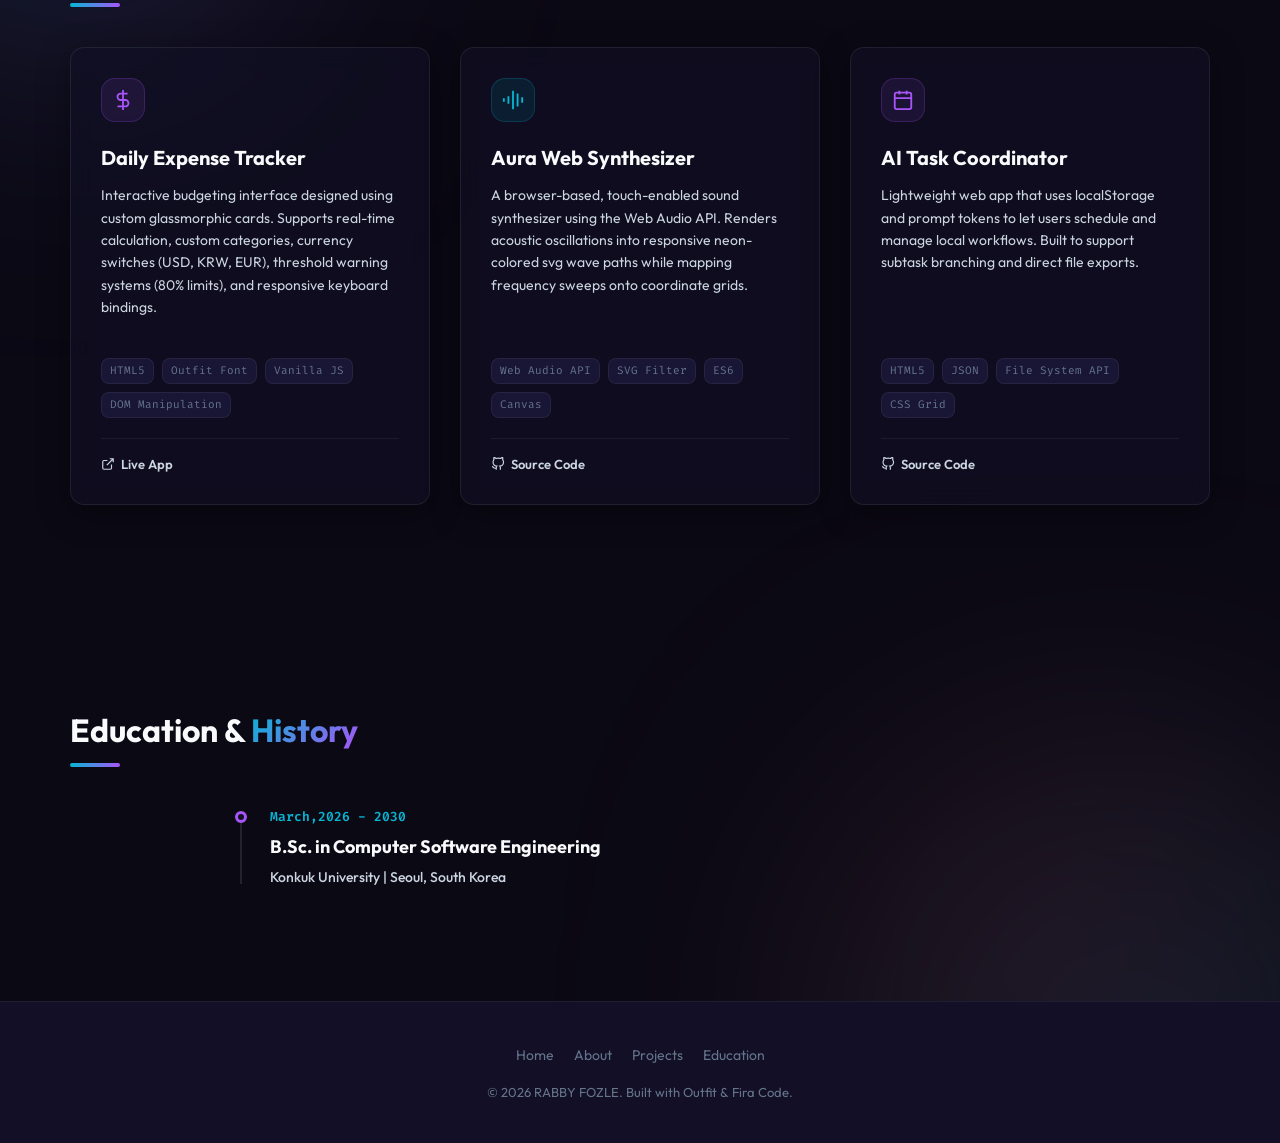
==== commit fe8174e4: "Update resume.html" ====
--- a/resume.html
+++ b/resume.html
@@ -277,7 +277,7 @@
             <!-- Timeline Item 1 -->
             <div class="timeline-item">
                 <div class="timeline-dot"></div>
-                <div class="timeline-date">2023 - Present</div>
+                <div class="timeline-date">March,2026 - 2030</div>
                 <h3 class="timeline-title">B.Sc. in Computer Software Engineering</h3>
                 <h4 class="timeline-subtitle">Konkuk University | Seoul, South Korea</h4>
             </div>
--- a/resume.css
+++ b/resume.css
@@ -0,0 +1,1472 @@
+/* Modern Responsive Creative Tech Resume Styles */
+@import url('https://fonts.googleapis.com/css2?family=Fira+Code:wght@400;600&family=Outfit:wght@300;400;500;600;700;800&display=swap');
+
+:root {
+    /* Transitions */
+    --transition-fast: 0.2s cubic-bezier(0.4, 0, 0.2, 1);
+    --transition-normal: 0.3s cubic-bezier(0.4, 0, 0.2, 1);
+    --transition-slow: 0.5s cubic-bezier(0.4, 0, 0.2, 1);
+    
+    /* Box Shadow & Borders */
+    --radius-sm: 8px;
+    --radius-md: 14px;
+    --radius-lg: 24px;
+    --radius-full: 9999px;
+}
+
+/* Dark Theme Variables (Default) */
+[data-theme="dark"] {
+    --bg-primary: #0b0914;
+    --bg-secondary: #120f26;
+    --bg-tertiary: #191535;
+    --text-primary: #f8fafc;
+    --text-secondary: #cbd5e1;
+    --text-muted: #64748b;
+    
+    --accent-cyan: #06b6d4;
+    --accent-cyan-rgb: 6, 182, 212;
+    --accent-purple: #a855f7;
+    --accent-purple-rgb: 168, 85, 247;
+    --accent-rose: #f43f5e;
+    --accent-rose-rgb: 244, 63, 94;
+    
+    --border-color: rgba(255, 255, 255, 0.06);
+    --glass-bg: rgba(18, 15, 38, 0.6);
+    --glass-border: rgba(255, 255, 255, 0.08);
+    --glass-shadow: 0 8px 32px 0 rgba(0, 0, 0, 0.4);
+    --glass-glow: 0 0 40px rgba(168, 85, 247, 0.1);
+    
+    --timeline-line: rgba(255, 255, 255, 0.1);
+    --timeline-dot-bg: #120f26;
+}
+
+/* Light Theme Variables */
+[data-theme="light"] {
+    --bg-primary: #f8fafc;
+    --bg-secondary: #ffffff;
+    --bg-tertiary: #f1f5f9;
+    --text-primary: #0f172a;
+    --text-secondary: #334155;
+    --text-muted: #64748b;
+    
+    --accent-cyan: #0891b2;
+    --accent-cyan-rgb: 8, 145, 178;
+    --accent-purple: #7c3aed;
+    --accent-purple-rgb: 124, 58, 237;
+    --accent-rose: #db2777;
+    --accent-rose-rgb: 219, 39, 119;
+    
+    --border-color: rgba(0, 0, 0, 0.06);
+    --glass-bg: rgba(255, 255, 255, 0.7);
+    --glass-border: rgba(0, 0, 0, 0.08);
+    --glass-shadow: 0 8px 32px 0 rgba(31, 38, 135, 0.05);
+    --glass-glow: 0 0 40px rgba(124, 58, 237, 0.05);
+    
+    --timeline-line: rgba(0, 0, 0, 0.1);
+    --timeline-dot-bg: #ffffff;
+}
+
+/* Base resets & styles */
+* {
+    box-sizing: border-box;
+    margin: 0;
+    padding: 0;
+    scroll-behavior: smooth;
+}
+
+body {
+    background-color: var(--bg-primary);
+    color: var(--text-primary);
+    font-family: 'Outfit', sans-serif;
+    line-height: 1.6;
+    overflow-x: hidden;
+    position: relative;
+    transition: background-color var(--transition-slow), color var(--transition-slow);
+}
+
+/* Decorative glowing blobs in background */
+.blob-container {
+    position: absolute;
+    width: 100%;
+    height: 100%;
+    top: 0;
+    left: 0;
+    pointer-events: none;
+    z-index: -1;
+    overflow: hidden;
+}
+
+.blob {
+    position: absolute;
+    border-radius: var(--radius-full);
+    filter: blur(120px);
+    opacity: 0.15;
+    mix-blend-mode: screen;
+    animation: floatBlob 25s infinite alternate ease-in-out;
+}
+
+[data-theme="light"] .blob {
+    opacity: 0.08;
+    mix-blend-mode: multiply;
+    filter: blur(100px);
+}
+
+.blob-1 {
+    width: 500px;
+    height: 500px;
+    background: linear-gradient(135deg, var(--accent-purple), var(--accent-rose));
+    top: -100px;
+    right: -100px;
+    animation-delay: 0s;
+}
+
+.blob-2 {
+    width: 450px;
+    height: 450px;
+    background: linear-gradient(135deg, var(--accent-cyan), var(--accent-purple));
+    top: 45%;
+    left: -150px;
+    animation-delay: 5s;
+}
+
+.blob-3 {
+    width: 550px;
+    height: 550px;
+    background: linear-gradient(135deg, var(--accent-rose), var(--accent-cyan));
+    bottom: -150px;
+    right: -100px;
+    animation-delay: 10s;
+}
+
+@keyframes floatBlob {
+    0% { transform: translate(0, 0) scale(1) rotate(0deg); }
+    33% { transform: translate(40px, -60px) scale(1.1) rotate(120deg); }
+    66% { transform: translate(-30px, 40px) scale(0.95) rotate(240deg); }
+    100% { transform: translate(0, 0) scale(1) rotate(360deg); }
+}
+
+/* Navigation Header */
+header {
+    position: fixed;
+    top: 0;
+    left: 0;
+    width: 100%;
+    z-index: 100;
+    padding: 15px 30px;
+    transition: all var(--transition-normal);
+}
+
+header.scrolled {
+    background: var(--glass-bg);
+    backdrop-filter: blur(12px);
+    -webkit-backdrop-filter: blur(12px);
+    border-bottom: 1px solid var(--glass-border);
+    box-shadow: var(--glass-shadow);
+    padding: 10px 30px;
+}
+
+.nav-container {
+    max-width: 1200px;
+    margin: 0 auto;
+    display: flex;
+    justify-content: space-between;
+    align-items: center;
+}
+
+.logo {
+    font-size: 20px;
+    font-weight: 700;
+    letter-spacing: -0.5px;
+    color: var(--text-primary);
+    text-decoration: none;
+    display: flex;
+    align-items: center;
+    gap: 8px;
+}
+
+.logo span {
+    background: linear-gradient(135deg, var(--accent-cyan), var(--accent-purple));
+    -webkit-background-clip: text;
+    -webkit-text-fill-color: transparent;
+}
+
+.logo-icon {
+    width: 28px;
+    height: 28px;
+    stroke: var(--accent-cyan);
+}
+
+.nav-links {
+    display: flex;
+    align-items: center;
+    gap: 30px;
+    list-style: none;
+}
+
+.nav-links a {
+    color: var(--text-secondary);
+    text-decoration: none;
+    font-size: 14px;
+    font-weight: 500;
+    transition: color var(--transition-fast);
+    position: relative;
+    padding: 5px 0;
+}
+
+.nav-links a:hover,
+.nav-links a.active {
+    color: var(--text-primary);
+}
+
+.nav-links a::after {
+    content: '';
+    position: absolute;
+    bottom: 0;
+    left: 0;
+    width: 0;
+    height: 2px;
+    background: linear-gradient(90deg, var(--accent-cyan), var(--accent-purple));
+    transition: width var(--transition-normal);
+    border-radius: var(--radius-full);
+}
+
+.nav-links a:hover::after,
+.nav-links a.active::after {
+    width: 100%;
+}
+
+.nav-actions {
+    display: flex;
+    align-items: center;
+    gap: 15px;
+}
+
+.theme-toggle {
+    background: none;
+    border: 1px solid var(--border-color);
+    width: 38px;
+    height: 38px;
+    border-radius: var(--radius-md);
+    cursor: pointer;
+    display: flex;
+    align-items: center;
+    justify-content: center;
+    color: var(--text-primary);
+    transition: all var(--transition-fast);
+}
+
+.theme-toggle:hover {
+    background: var(--bg-tertiary);
+    border-color: var(--accent-cyan);
+}
+
+.theme-toggle svg {
+    width: 18px;
+    height: 18px;
+    fill: none;
+    stroke: currentColor;
+    stroke-width: 2;
+}
+
+.theme-toggle .sun-icon {
+    display: none;
+}
+
+[data-theme="light"] .theme-toggle .moon-icon {
+    display: none;
+}
+
+[data-theme="light"] .theme-toggle .sun-icon {
+    display: block;
+}
+
+/* Primary buttons */
+.btn {
+    display: inline-flex;
+    align-items: center;
+    gap: 8px;
+    padding: 10px 20px;
+    border-radius: var(--radius-md);
+    font-family: inherit;
+    font-size: 14px;
+    font-weight: 600;
+    text-decoration: none;
+    cursor: pointer;
+    transition: all var(--transition-fast);
+}
+
+.btn-primary {
+    background: linear-gradient(135deg, var(--accent-cyan), var(--accent-purple));
+    color: white;
+    border: none;
+    box-shadow: 0 4px 15px rgba(168, 85, 247, 0.25);
+}
+
+.btn-primary:hover {
+    transform: translateY(-2px);
+    box-shadow: 0 6px 20px rgba(168, 85, 247, 0.4);
+}
+
+.btn-secondary {
+    background: var(--glass-bg);
+    border: 1px solid var(--glass-border);
+    color: var(--text-primary);
+    box-shadow: var(--glass-shadow);
+}
+
+.btn-secondary:hover {
+    background: var(--bg-tertiary);
+    border-color: var(--accent-cyan);
+    transform: translateY(-2px);
+}
+
+/* Mobile Menu Button */
+.mobile-menu-btn {
+    display: none;
+    background: none;
+    border: none;
+    color: var(--text-primary);
+    cursor: pointer;
+    width: 38px;
+    height: 38px;
+    align-items: center;
+    justify-content: center;
+}
+
+/* Sections Structure */
+section {
+    padding: 100px 30px;
+    max-width: 1200px;
+    margin: 0 auto;
+    position: relative;
+}
+
+.section-title {
+    font-size: 32px;
+    font-weight: 700;
+    margin-bottom: 50px;
+    position: relative;
+    display: inline-block;
+}
+
+.section-title span {
+    background: linear-gradient(135deg, var(--accent-cyan), var(--accent-purple));
+    -webkit-background-clip: text;
+    -webkit-text-fill-color: transparent;
+}
+
+.section-title::after {
+    content: '';
+    position: absolute;
+    bottom: -10px;
+    left: 0;
+    width: 50px;
+    height: 4px;
+    background: linear-gradient(90deg, var(--accent-cyan), var(--accent-purple));
+    border-radius: var(--radius-full);
+}
+
+/* Animated Entrance Styling (Intersection Observer) */
+.reveal {
+    opacity: 0;
+    transform: translateY(30px);
+    transition: opacity 0.8s ease, transform 0.8s ease;
+}
+
+.reveal.active {
+    opacity: 1;
+    transform: translateY(0);
+}
+
+/* Hero Section */
+#hero {
+    min-height: 100vh;
+    display: flex;
+    align-items: center;
+    padding-top: 140px;
+    padding-bottom: 60px;
+}
+
+.hero-grid {
+    display: grid;
+    grid-template-columns: 1fr 1fr;
+    gap: 50px;
+    align-items: center;
+    width: 100%;
+}
+
+.hero-content {
+    animation: fadeInLeft 1s ease-out;
+}
+
+@keyframes fadeInLeft {
+    from { opacity: 0; transform: translateX(-40px); }
+    to { opacity: 1; transform: translateX(0); }
+}
+
+.hero-tagline {
+    font-family: 'Fira Code', monospace;
+    font-size: 14px;
+    color: var(--accent-cyan);
+    margin-bottom: 15px;
+    display: flex;
+    align-items: center;
+    gap: 8px;
+}
+
+.hero-tagline::before {
+    content: '';
+    width: 12px;
+    height: 12px;
+    background-color: var(--accent-cyan);
+    border-radius: var(--radius-full);
+    display: inline-block;
+    box-shadow: 0 0 10px var(--accent-cyan);
+}
+
+.hero-name {
+    font-size: 64px;
+    font-weight: 800;
+    line-height: 1.1;
+    margin-bottom: 15px;
+    letter-spacing: -2px;
+}
+
+.hero-title {
+    font-size: 26px;
+    font-weight: 600;
+    color: var(--text-secondary);
+    margin-bottom: 25px;
+    background: linear-gradient(90deg, var(--text-primary) 30%, var(--text-muted));
+    -webkit-background-clip: text;
+    -webkit-text-fill-color: transparent;
+}
+
+.hero-description {
+    font-size: 16px;
+    color: var(--text-secondary);
+    margin-bottom: 40px;
+    max-width: 500px;
+}
+
+.hero-actions {
+    display: flex;
+    gap: 15px;
+    margin-bottom: 40px;
+}
+
+.hero-contact {
+    display: grid;
+    grid-template-columns: repeat(2, 1fr);
+    gap: 15px;
+    border-top: 1px solid var(--border-color);
+    padding-top: 30px;
+}
+
+.contact-item {
+    display: flex;
+    align-items: center;
+    gap: 10px;
+    color: var(--text-secondary);
+    text-decoration: none;
+    font-size: 14px;
+    transition: color var(--transition-fast);
+}
+
+.contact-item:hover {
+    color: var(--accent-cyan);
+}
+
+.contact-item svg {
+    width: 18px;
+    height: 18px;
+    stroke: var(--accent-cyan);
+    fill: none;
+    stroke-width: 2;
+}
+
+/* Hero Visual Graphic */
+.hero-visual {
+    position: relative;
+    display: flex;
+    justify-content: center;
+    align-items: center;
+    animation: fadeInRight 1s ease-out;
+}
+
+@keyframes fadeInRight {
+    from { opacity: 0; transform: translateX(40px); }
+    to { opacity: 1; transform: translateX(0); }
+}
+
+.visual-container {
+    width: 360px;
+    height: 360px;
+    position: relative;
+}
+
+.visual-outline {
+    position: absolute;
+    width: 100%;
+    height: 100%;
+    border-radius: 38% 62% 63% 37% / 41% 44% 56% 59%;
+    border: 2px solid var(--accent-purple);
+    animation: morphVisual 12s infinite alternate ease-in-out;
+}
+
+.visual-outline-2 {
+    position: absolute;
+    width: 96%;
+    height: 96%;
+    top: 2%;
+    left: 2%;
+    border-radius: 53% 47% 43% 57% / 54% 39% 61% 46%;
+    border: 2px dashed var(--accent-cyan);
+    animation: morphVisual 8s infinite alternate-reverse ease-in-out;
+    opacity: 0.7;
+}
+
+@keyframes morphVisual {
+    0% { border-radius: 38% 62% 63% 37% / 41% 44% 56% 59%; }
+    50% { border-radius: 55% 45% 58% 42% / 50% 58% 42% 50%; }
+    100% { border-radius: 46% 54% 40% 60% / 37% 49% 51% 63%; }
+}
+
+.profile-card {
+    position: absolute;
+    width: 80%;
+    height: 80%;
+    top: 10%;
+    left: 10%;
+    background: var(--glass-bg);
+    backdrop-filter: blur(15px);
+    -webkit-backdrop-filter: blur(15px);
+    border: 1px solid var(--glass-border);
+    border-radius: var(--radius-lg);
+    box-shadow: var(--glass-shadow);
+    padding: 30px;
+    display: flex;
+    flex-direction: column;
+    justify-content: center;
+    align-items: center;
+    text-align: center;
+    overflow: hidden;
+}
+
+.profile-card::before {
+    content: '';
+    position: absolute;
+    top: -50%;
+    left: -50%;
+    width: 200%;
+    height: 200%;
+    background: radial-gradient(circle, var(--glow-color) 0%, transparent 60%);
+    pointer-events: none;
+}
+
+.avatar-wrapper {
+    width: 100px;
+    height: 100px;
+    border-radius: var(--radius-full);
+    background: linear-gradient(135deg, var(--accent-cyan), var(--accent-purple));
+    padding: 3px;
+    margin-bottom: 20px;
+    box-shadow: 0 0 20px var(--glow-color);
+}
+
+.avatar {
+    width: 100%;
+    height: 100%;
+    border-radius: var(--radius-full);
+    background-color: var(--bg-secondary);
+    display: flex;
+    align-items: center;
+    justify-content: center;
+    color: var(--text-primary);
+}
+
+.avatar svg {
+    width: 50px;
+    height: 50px;
+    fill: none;
+    stroke: currentColor;
+    stroke-width: 1.5;
+}
+
+.profile-card-name {
+    font-size: 20px;
+    font-weight: 700;
+    margin-bottom: 5px;
+}
+
+.profile-card-id {
+    font-family: 'Fira Code', monospace;
+    font-size: 12px;
+    color: var(--accent-cyan);
+    margin-bottom: 15px;
+}
+
+.status-badge {
+    display: inline-flex;
+    align-items: center;
+    gap: 6px;
+    background: rgba(6, 182, 212, 0.1);
+    color: var(--accent-cyan);
+    border: 1px solid rgba(6, 182, 212, 0.2);
+    padding: 4px 12px;
+    border-radius: var(--radius-full);
+    font-size: 12px;
+    font-weight: 600;
+}
+
+.status-dot {
+    width: 6px;
+    height: 6px;
+    background-color: var(--accent-cyan);
+    border-radius: var(--radius-full);
+    animation: pulse 1.5s infinite;
+}
+
+@keyframes pulse {
+    0% { transform: scale(1); opacity: 1; box-shadow: 0 0 0 0 rgba(6, 182, 212, 0.7); }
+    70% { transform: scale(1.1); opacity: 0.5; box-shadow: 0 0 0 8px rgba(6, 182, 212, 0); }
+    100% { transform: scale(1); opacity: 1; box-shadow: 0 0 0 0 rgba(6, 182, 212, 0); }
+}
+
+/* Glass Card Global Styles */
+.glass-card {
+    background: var(--glass-bg);
+    backdrop-filter: blur(12px);
+    -webkit-backdrop-filter: blur(12px);
+    border: 1px solid var(--glass-border);
+    border-radius: var(--radius-md);
+    box-shadow: var(--glass-shadow);
+    padding: 30px;
+    position: relative;
+    overflow: hidden;
+    transition: transform var(--transition-normal), border-color var(--transition-normal), box-shadow var(--transition-normal);
+}
+
+.glass-card:hover {
+    border-color: rgba(6, 182, 212, 0.3);
+    box-shadow: var(--glass-shadow), var(--glass-glow);
+}
+
+/* About Section */
+.about-grid {
+    display: grid;
+    grid-template-columns: 1fr 1fr;
+    gap: 40px;
+}
+
+.about-text {
+    font-size: 16px;
+    color: var(--text-secondary);
+}
+
+.about-text p {
+    margin-bottom: 20px;
+}
+
+.about-stats {
+    display: grid;
+    grid-template-columns: repeat(2, 1fr);
+    gap: 20px;
+}
+
+.stat-card {
+    text-align: center;
+    padding: 25px;
+}
+
+.stat-number {
+    font-size: clamp(28px, 3.5vw, 40px);
+    font-weight: 800;
+    line-height: 1;
+    margin-bottom: 8px;
+    background: linear-gradient(135deg, var(--accent-cyan), var(--accent-purple));
+    -webkit-background-clip: text;
+    -webkit-text-fill-color: transparent;
+    white-space: nowrap;
+}
+
+.stat-label {
+    font-size: 13px;
+    color: var(--text-secondary);
+    text-transform: uppercase;
+    letter-spacing: 1px;
+    font-weight: 600;
+}
+
+/* Skills Section */
+.skills-container {
+    display: grid;
+    grid-template-columns: repeat(auto-fit, minmax(250px, 1fr));
+    gap: 25px;
+}
+
+.skills-category-title {
+    font-size: 18px;
+    font-weight: 700;
+    margin-bottom: 20px;
+    display: flex;
+    align-items: center;
+    gap: 10px;
+    border-bottom: 1px solid var(--border-color);
+    padding-bottom: 10px;
+}
+
+.skills-category-title svg {
+    width: 20px;
+    height: 20px;
+    stroke: var(--accent-cyan);
+    fill: none;
+    stroke-width: 2;
+}
+
+.skill-list {
+    display: flex;
+    flex-wrap: wrap;
+    gap: 10px;
+}
+
+.skill-badge {
+    background: var(--bg-tertiary);
+    border: 1px solid var(--border-color);
+    color: var(--text-secondary);
+    padding: 6px 14px;
+    border-radius: var(--radius-md);
+    font-size: 13px;
+    font-weight: 500;
+    transition: all var(--transition-fast);
+    font-family: 'Fira Code', monospace;
+    cursor: default;
+}
+
+.skill-badge:hover {
+    color: var(--text-primary);
+    border-color: var(--accent-cyan);
+    background: rgba(6, 182, 212, 0.05);
+    transform: translateY(-2px);
+    box-shadow: 0 4px 10px rgba(6, 182, 212, 0.1);
+}
+
+/* Projects Section */
+.projects-grid {
+    display: grid;
+    grid-template-columns: repeat(auto-fit, minmax(320px, 1fr));
+    gap: 30px;
+}
+
+.project-card {
+    height: 100%;
+    display: flex;
+    flex-direction: column;
+    justify-content: space-between;
+}
+
+.project-top {
+    margin-bottom: 20px;
+}
+
+.project-icon-wrapper {
+    width: 44px;
+    height: 44px;
+    border-radius: var(--radius-md);
+    background: rgba(168, 85, 247, 0.1);
+    display: flex;
+    align-items: center;
+    justify-content: center;
+    color: var(--accent-purple);
+    margin-bottom: 20px;
+    border: 1px solid rgba(168, 85, 247, 0.2);
+}
+
+.project-card:nth-child(even) .project-icon-wrapper {
+    background: rgba(6, 182, 212, 0.1);
+    color: var(--accent-cyan);
+    border-color: rgba(6, 182, 212, 0.2);
+}
+
+.project-icon-wrapper svg {
+    width: 22px;
+    height: 22px;
+    stroke: currentColor;
+    fill: none;
+    stroke-width: 2;
+}
+
+.project-title {
+    font-size: 20px;
+    font-weight: 700;
+    margin-bottom: 10px;
+    color: var(--text-primary);
+}
+
+.project-desc {
+    font-size: 14px;
+    color: var(--text-secondary);
+    margin-bottom: 20px;
+}
+
+.project-tags {
+    display: flex;
+    flex-wrap: wrap;
+    gap: 8px;
+    margin-bottom: 20px;
+}
+
+.project-tag {
+    font-family: 'Fira Code', monospace;
+    font-size: 11px;
+    background: var(--bg-tertiary);
+    color: var(--text-muted);
+    padding: 3px 8px;
+    border-radius: var(--radius-sm);
+    border: 1px solid var(--border-color);
+}
+
+.project-links {
+    display: flex;
+    gap: 15px;
+    border-top: 1px solid var(--border-color);
+    padding-top: 15px;
+}
+
+.project-link {
+    display: inline-flex;
+    align-items: center;
+    gap: 6px;
+    color: var(--text-secondary);
+    text-decoration: none;
+    font-size: 13px;
+    font-weight: 600;
+    transition: color var(--transition-fast);
+}
+
+.project-link:hover {
+    color: var(--accent-cyan);
+}
+
+.project-link svg {
+    width: 14px;
+    height: 14px;
+    stroke: currentColor;
+    fill: none;
+    stroke-width: 2;
+}
+
+/* Education (Timeline) Section */
+.timeline {
+    position: relative;
+    max-width: 800px;
+    margin: 0 auto;
+    padding-left: 30px;
+}
+
+.timeline::before {
+    content: '';
+    position: absolute;
+    left: 0;
+    top: 5px;
+    bottom: 5px;
+    width: 2px;
+    background: var(--timeline-line);
+}
+
+.timeline-item {
+    position: relative;
+    margin-bottom: 50px;
+}
+
+.timeline-item:last-child {
+    margin-bottom: 0;
+}
+
+.timeline-dot {
+    position: absolute;
+    left: -35px;
+    top: 4px;
+    width: 12px;
+    height: 12px;
+    border-radius: var(--radius-full);
+    background: var(--timeline-dot-bg);
+    border: 3px solid var(--accent-purple);
+    transition: all var(--transition-normal);
+}
+
+.timeline-item:hover .timeline-dot {
+    background: var(--accent-cyan);
+    border-color: var(--accent-cyan);
+    box-shadow: 0 0 10px var(--accent-cyan);
+    transform: scale(1.2);
+}
+
+.timeline-date {
+    font-family: 'Fira Code', monospace;
+    font-size: 13px;
+    font-weight: 600;
+    color: var(--accent-cyan);
+    margin-bottom: 6px;
+}
+
+.timeline-title {
+    font-size: 18px;
+    font-weight: 700;
+    color: var(--text-primary);
+    margin-bottom: 4px;
+}
+
+.timeline-subtitle {
+    font-size: 14px;
+    font-weight: 500;
+    color: var(--text-secondary);
+    margin-bottom: 12px;
+}
+
+.timeline-content {
+    font-size: 14px;
+    color: var(--text-muted);
+}
+
+/* Contact Footer Section */
+footer {
+    border-top: 1px solid var(--border-color);
+    padding: 40px 30px;
+    text-align: center;
+    background-color: var(--bg-secondary);
+}
+
+.footer-content {
+    max-width: 1200px;
+    margin: 0 auto;
+    display: flex;
+    flex-direction: column;
+    align-items: center;
+    gap: 15px;
+}
+
+.footer-links {
+    display: flex;
+    gap: 20px;
+    list-style: none;
+}
+
+.footer-links a {
+    color: var(--text-muted);
+    text-decoration: none;
+    font-size: 14px;
+    transition: color var(--transition-fast);
+}
+
+.footer-links a:hover {
+    color: var(--accent-cyan);
+}
+
+.copyright {
+    font-size: 13px;
+    color: var(--text-muted);
+}
+
+/* Interactive Floating Contacts Menu */
+.floating-contact {
+    position: fixed;
+    bottom: 30px;
+    right: 30px;
+    z-index: 90;
+    display: flex;
+    flex-direction: column;
+    gap: 10px;
+    pointer-events: none;
+}
+
+.floating-btn {
+    pointer-events: auto;
+    width: 45px;
+    height: 45px;
+    border-radius: var(--radius-full);
+    background: linear-gradient(135deg, var(--accent-cyan), var(--accent-purple));
+    color: white;
+    border: none;
+    cursor: pointer;
+    box-shadow: 0 4px 15px rgba(168, 85, 247, 0.3);
+    display: flex;
+    align-items: center;
+    justify-content: center;
+    transition: all var(--transition-fast);
+}
+
+.floating-btn:hover {
+    transform: translateY(-3px) scale(1.05);
+    box-shadow: 0 6px 20px rgba(168, 85, 247, 0.5);
+}
+
+.floating-btn svg {
+    width: 20px;
+    height: 20px;
+    stroke: currentColor;
+    fill: none;
+    stroke-width: 2;
+}
+
+/* Responsive Styles */
+@media (max-width: 992px) {
+    .hero-grid {
+        grid-template-columns: 1fr;
+        gap: 40px;
+        text-align: center;
+    }
+    
+    .hero-content {
+        display: flex;
+        flex-direction: column;
+        align-items: center;
+    }
+    
+    .hero-description {
+        margin: 0 auto 30px;
+    }
+    
+    .hero-actions {
+        justify-content: center;
+    }
+    
+    .hero-contact {
+        justify-content: center;
+        width: 100%;
+        max-width: 500px;
+    }
+    
+    .about-grid {
+        grid-template-columns: 1fr;
+        gap: 30px;
+    }
+}
+
+@media (max-width: 768px) {
+    header {
+        padding: 15px 20px;
+    }
+    
+    header.scrolled {
+        padding: 12px 20px;
+    }
+    
+    .mobile-menu-btn {
+        display: flex;
+    }
+    
+    .nav-links {
+        position: fixed;
+        top: 0;
+        right: -100%;
+        width: 260px;
+        height: 100vh;
+        background: var(--bg-secondary);
+        border-left: 1px solid var(--border-color);
+        box-shadow: -10px 0 30px rgba(0, 0, 0, 0.25);
+        flex-direction: column;
+        align-items: flex-start;
+        padding: 100px 30px 30px;
+        gap: 25px;
+        transition: right var(--transition-normal);
+        z-index: 99;
+    }
+    
+    .nav-links.active {
+        right: 0;
+    }
+    
+    .nav-links a {
+        font-size: 16px;
+        width: 100%;
+        display: block;
+    }
+    
+    .nav-actions {
+        margin-right: 10px;
+    }
+    
+    .hero-name {
+        font-size: 44px;
+    }
+    
+    .hero-title {
+        font-size: 20px;
+    }
+    
+    section {
+        padding: 60px 20px;
+    }
+    
+    .section-title {
+        font-size: 26px;
+        margin-bottom: 35px;
+    }
+    
+    .floating-contact {
+        bottom: 20px;
+        right: 20px;
+    }
+}
+
+@media (max-width: 480px) {
+    .hero-name {
+        font-size: 36px;
+    }
+    
+    .hero-contact {
+        grid-template-columns: 1fr;
+        gap: 10px;
+    }
+    
+    .hero-actions {
+        flex-direction: column;
+        width: 100%;
+    }
+    
+    .hero-actions .btn {
+        width: 100%;
+        justify-content: center;
+    }
+    
+    .visual-container {
+        width: 280px;
+        height: 280px;
+    }
+}
+
+/* ==========================================================================
+   Print Stylesheet (@media print)
+   ========================================================================== */
+@media print {
+    /* Set page margins */
+    @page {
+        size: A4;
+        margin: 1.5cm;
+    }
+
+    /* Reset global colors for paper printing */
+    body {
+        background: #ffffff !important;
+        color: #111111 !important;
+        font-size: 11pt !important;
+        line-height: 1.4 !important;
+    }
+    
+    /* Hide non-printable items */
+    header,
+    .blob-container,
+    .floating-contact,
+    .hero-actions,
+    .project-links,
+    .theme-toggle,
+    .btn,
+    .mobile-menu-btn,
+    .status-badge {
+        display: none !important;
+    }
+    
+    /* Layout styling for prints */
+    section {
+        padding: 15px 0 !important;
+        page-break-inside: avoid;
+        max-width: 100% !important;
+        margin: 0 !important;
+    }
+    
+    .reveal {
+        opacity: 1 !important;
+        transform: none !important;
+    }
+    
+    /* Hero section print layout */
+    #hero {
+        min-height: auto !important;
+        padding-top: 0 !important;
+        padding-bottom: 20px !important;
+        border-bottom: 1px solid #dddddd;
+    }
+    
+    .hero-grid {
+        grid-template-columns: 2fr 1fr !important;
+        gap: 30px !important;
+        text-align: left !important;
+    }
+    
+    .hero-content {
+        align-items: flex-start !important;
+    }
+    
+    .hero-name {
+        font-size: 28pt !important;
+        color: #000000 !important;
+        margin-bottom: 5px !important;
+    }
+    
+    .hero-title {
+        font-size: 14pt !important;
+        color: #333333 !important;
+        -webkit-text-fill-color: initial !important;
+        background: none !important;
+        margin-bottom: 15px !important;
+    }
+    
+    .hero-description {
+        font-size: 10pt !important;
+        margin-bottom: 15px !important;
+        color: #444444 !important;
+    }
+    
+    .hero-contact {
+        grid-template-columns: repeat(2, 1fr) !important;
+        border: none !important;
+        padding: 0 !important;
+        gap: 8px !important;
+    }
+    
+    .contact-item {
+        color: #333333 !important;
+        font-size: 9pt !important;
+    }
+    
+    .contact-item svg {
+        stroke: #333333 !important;
+    }
+    
+    /* Hero visual print layout */
+    .hero-visual {
+        display: block !important;
+        animation: none !important;
+    }
+    
+    .visual-container {
+        width: 150px !important;
+        height: 150px !important;
+        margin-left: auto;
+    }
+    
+    .visual-outline, .visual-outline-2 {
+        display: none !important;
+    }
+    
+    .profile-card {
+        position: relative !important;
+        width: 100% !important;
+        height: 100% !important;
+        top: 0 !important;
+        left: 0 !important;
+        background: none !important;
+        border: 1px solid #cccccc !important;
+        box-shadow: none !important;
+        padding: 15px !important;
+        border-radius: var(--radius-md) !important;
+    }
+    
+    .avatar-wrapper {
+        width: 70px !important;
+        height: 70px !important;
+        margin-bottom: 10px !important;
+        background: #cccccc !important;
+        box-shadow: none !important;
+        padding: 1px !important;
+    }
+    
+    .profile-card-name {
+        font-size: 11pt !important;
+    }
+    
+    .profile-card-id {
+        font-size: 9pt !important;
+        color: #555555 !important;
+    }
+    
+    /* Section Title */
+    .section-title {
+        font-size: 16pt !important;
+        margin-bottom: 15px !important;
+        border-bottom: 2px solid #333333;
+        width: 100%;
+        display: block !important;
+        padding-bottom: 5px;
+    }
+    
+    .section-title span {
+        -webkit-text-fill-color: initial !important;
+        background: none !important;
+        color: #000000 !important;
+    }
+    
+    .section-title::after {
+        display: none !important;
+    }
+    
+    /* About Section Print */
+    .about-grid {
+        grid-template-columns: 1fr !important;
+        gap: 15px !important;
+    }
+    
+    .about-text p {
+        margin-bottom: 10px !important;
+        font-size: 10pt !important;
+    }
+    
+    .about-stats {
+        grid-template-columns: repeat(2, 1fr) !important;
+        gap: 15px !important;
+    }
+    
+    .stat-card {
+        background: #f5f5f5 !important;
+        border: 1px solid #dddddd !important;
+        padding: 10px !important;
+        border-radius: var(--radius-sm) !important;
+        box-shadow: none !important;
+    }
+    
+    .stat-number {
+        font-size: 18pt !important;
+        -webkit-text-fill-color: initial !important;
+        background: none !important;
+        color: #000000 !important;
+    }
+    
+    .stat-label {
+        font-size: 8pt !important;
+    }
+    
+    /* Glass card defaults for prints */
+    .glass-card {
+        background: #ffffff !important;
+        border: 1px solid #cccccc !important;
+        box-shadow: none !important;
+        padding: 15px !important;
+        border-radius: var(--radius-sm) !important;
+        color: #000000 !important;
+    }
+    
+    /* Skills Grid print */
+    .skills-container {
+        grid-template-columns: 1fr 1fr !important;
+        gap: 15px !important;
+    }
+    
+    .skills-category-title {
+        font-size: 11pt !important;
+        color: #000000 !important;
+        border-bottom: 1px solid #cccccc !important;
+        padding-bottom: 5px !important;
+        margin-bottom: 10px !important;
+    }
+    
+    .skills-category-title svg {
+        stroke: #000000 !important;
+    }
+    
+    .skill-badge {
+        background: #f0f0f0 !important;
+        border: 1px solid #cccccc !important;
+        color: #111111 !important;
+        padding: 3px 8px !important;
+        font-size: 8pt !important;
+        border-radius: 4px !important;
+    }
+    
+    /* Projects print */
+    .projects-grid {
+        grid-template-columns: 1fr 1fr !important;
+        gap: 15px !important;
+    }
+    
+    .project-card {
+        border: 1px solid #cccccc !important;
+    }
+    
+    .project-icon-wrapper {
+        display: none !important;
+    }
+    
+    .project-title {
+        font-size: 12pt !important;
+        color: #000000 !important;
+        margin-bottom: 5px !important;
+    }
+    
+    .project-desc {
+        font-size: 9pt !important;
+        margin-bottom: 10px !important;
+        color: #333333 !important;
+    }
+    
+    .project-tags {
+        margin-bottom: 0 !important;
+    }
+    
+    .project-tag {
+        background: #f0f0f0 !important;
+        border: 1px solid #cccccc !important;
+        color: #333333 !important;
+        font-size: 7.5pt !important;
+        padding: 1px 5px !important;
+    }
+    
+    /* Timeline print */
+    .timeline {
+        padding-left: 20px !important;
+    }
+    
+    .timeline::before {
+        background: #cccccc !important;
+    }
+    
+    .timeline-dot {
+        border-color: #333333 !important;
+        background: #ffffff !important;
+        left: -24px !important;
+        width: 8px !important;
+        height: 8px !important;
+        border-width: 2px !important;
+    }
+    
+    .timeline-item {
+        margin-bottom: 20px !important;
+    }
+    
+    .timeline-date {
+        color: #333333 !important;
+        font-size: 9pt !important;
+    }
+    
+    .timeline-title {
+        font-size: 11pt !important;
+        color: #000000 !important;
+    }
+    
+    .timeline-subtitle {
+        font-size: 9pt !important;
+        color: #333333 !important;
+    }
+    
+    .timeline-content {
+        font-size: 9pt !important;
+        color: #444444 !important;
+    }
+    
+    /* Footer print */
+    footer {
+        border: none !important;
+        background: none !important;
+        padding: 20px 0 0 0 !important;
+        page-break-before: avoid;
+    }
+    
+    .footer-links {
+        display: none !important;
+    }
+    
+    .copyright {
+        color: #555555 !important;
+        font-size: 8pt !important;
+    }
+}
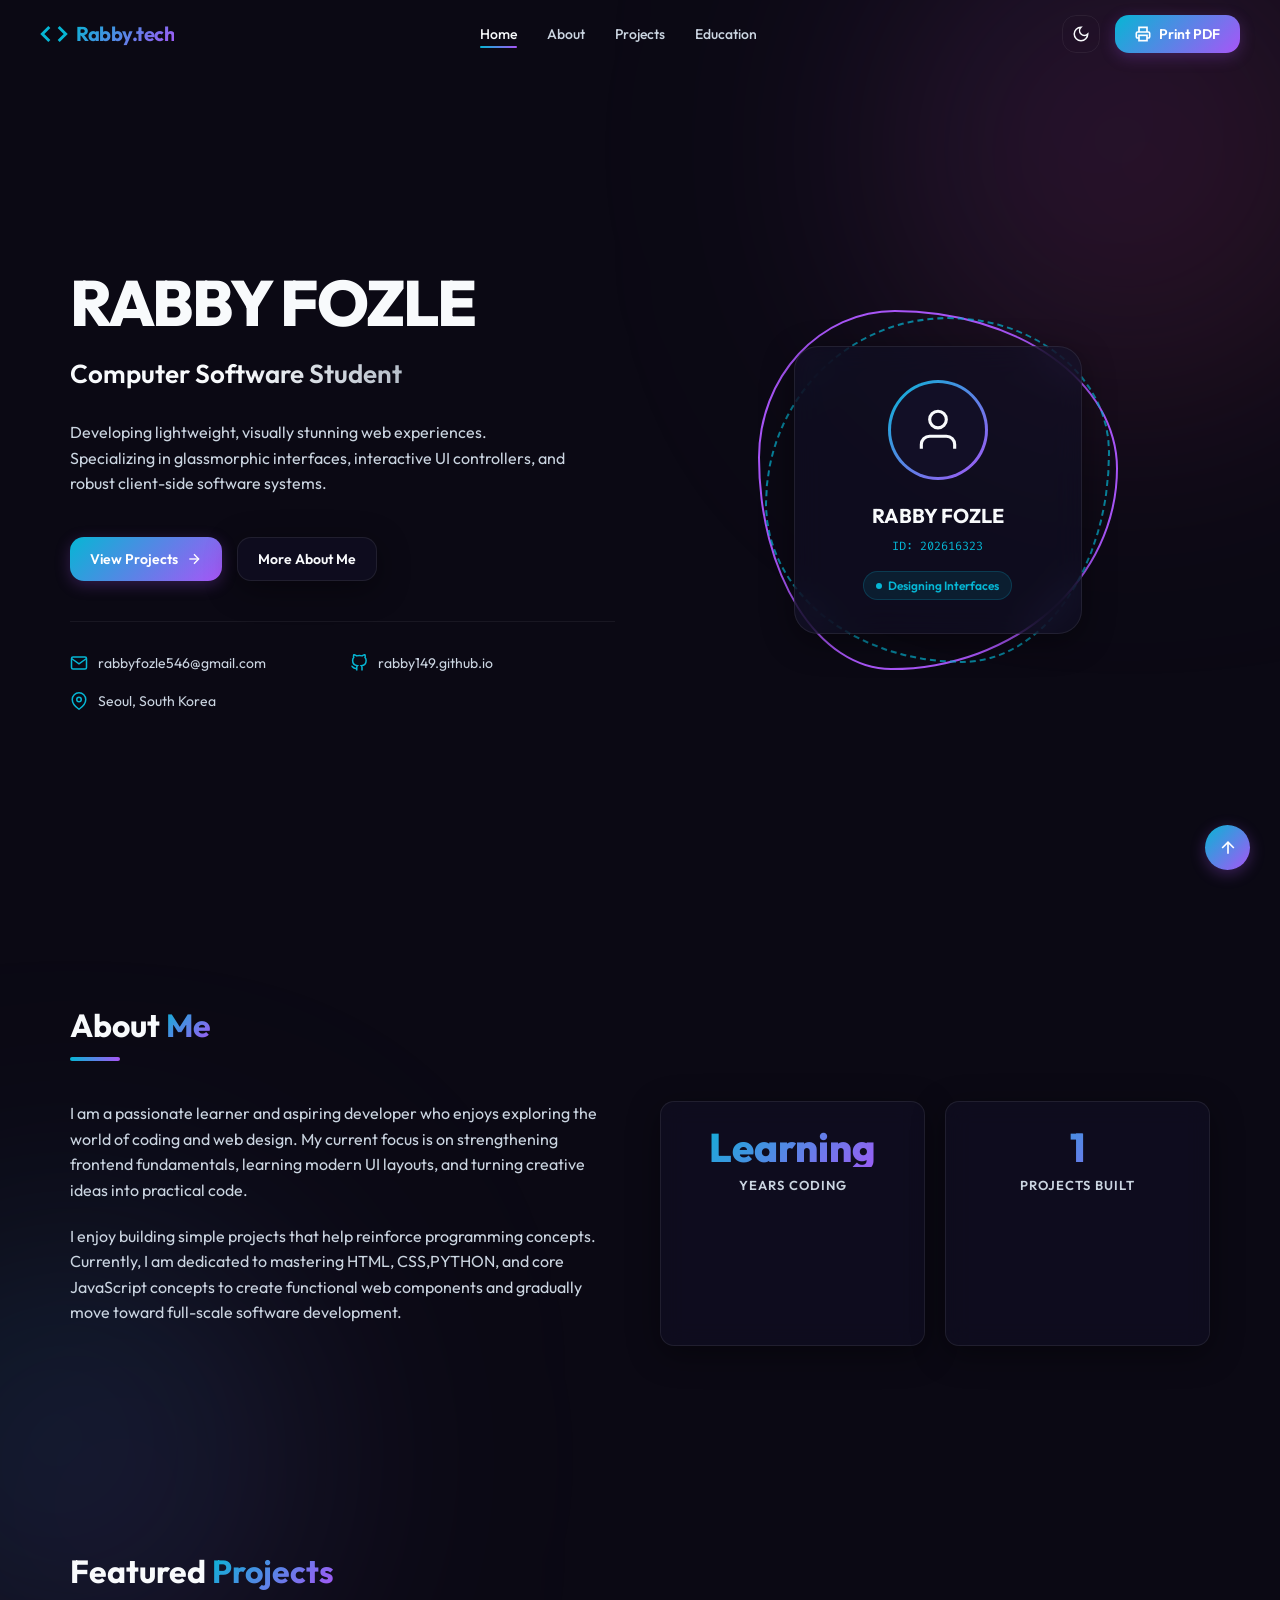
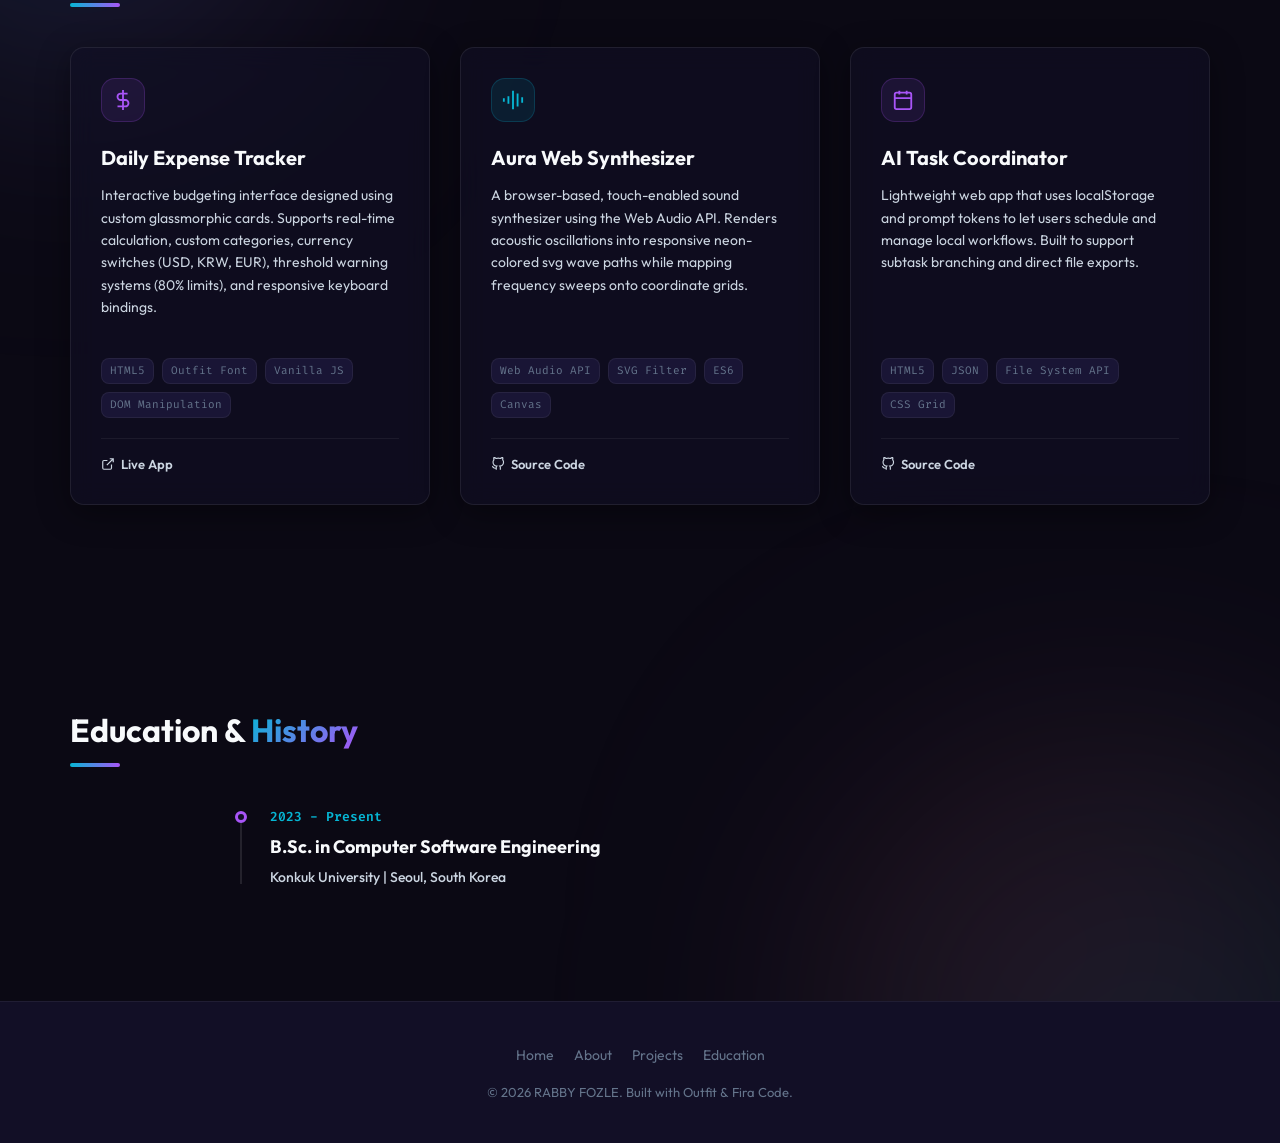
==== commit 003939ea: "Update resume.html" ====
--- a/resume.html
+++ b/resume.html
@@ -1,19 +1,22 @@
 <!DOCTYPE html>
 <html lang="en">
+
 <head>
     <meta charset="UTF-8">
     <meta name="viewport" content="width=device-width, initial-scale=1.0">
-    <meta name="description" content="Professional Interactive Resume of RABBY FOZLE - Computer Software Student. View education history and interactive tech projects.">
+    <meta name="description"
+        content="Professional Interactive Resume of RABBY FOZLE - Computer Software Student. View education history and interactive tech projects.">
     <meta name="author" content="RABBY FOZLE">
-    
+
     <!-- Open Graph Meta Tags -->
     <meta property="og:title" content="RABBY FOZLE | Interactive Resume">
     <meta property="og:description" content="Explore RABBY FOZLE's education, projects, and portfolio.">
     <meta property="og:type" content="website">
-    
+
     <title>RABBY FOZLE | Interactive Resume</title>
     <link rel="stylesheet" href="resume.css">
 </head>
+
 <body data-theme="dark">
 
     <!-- Glowing Background blobs -->
@@ -33,7 +36,7 @@
                 </svg>
                 <span>Rabby.tech</span>
             </a>
-            
+
             <ul class="nav-links" id="navLinks">
                 <li><a href="#hero" class="active">Home</a></li>
                 <li><a href="#about">About</a></li>
@@ -50,17 +53,21 @@
                     <!-- Sun Icon (Light Mode active) -->
                     <svg class="sun-icon" viewBox="0 0 24 24">
                         <circle cx="12" cy="12" r="4"></circle>
-                        <path d="M12 2v2M12 20v2M4.93 4.93l1.41 1.41M17.66 17.66l1.41 1.41M2 12h2M20 12h2M6.34 17.66l-1.41 1.41M19.07 4.93l-1.41 1.41"></path>
+                        <path
+                            d="M12 2v2M12 20v2M4.93 4.93l1.41 1.41M17.66 17.66l1.41 1.41M2 12h2M20 12h2M6.34 17.66l-1.41 1.41M19.07 4.93l-1.41 1.41">
+                        </path>
                     </svg>
                 </button>
                 <button onclick="window.print()" class="btn btn-primary" id="printBtn">
-                    <svg viewBox="0 0 24 24" width="16" height="16" fill="none" stroke="currentColor" stroke-width="2.5">
-                        <path d="M6 9V2h12v7M6 18H4a2 2 0 0 1-2-2v-5a2 2 0 0 1 2-2h16a2 2 0 0 1 2 2v5a2 2 0 0 1-2 2h-2"></path>
+                    <svg viewBox="0 0 24 24" width="16" height="16" fill="none" stroke="currentColor"
+                        stroke-width="2.5">
+                        <path d="M6 9V2h12v7M6 18H4a2 2 0 0 1-2-2v-5a2 2 0 0 1 2-2h16a2 2 0 0 1 2 2v5a2 2 0 0 1-2 2h-2">
+                        </path>
                         <rect x="6" y="14" width="12" height="8"></rect>
                     </svg>
                     <span>Print PDF</span>
                 </button>
-                
+
                 <button class="mobile-menu-btn" id="mobileMenuBtn" aria-label="Toggle Menu">
                     <svg viewBox="0 0 24 24" width="24" height="24" fill="none" stroke="currentColor" stroke-width="2">
                         <line x1="3" y1="12" x2="21" y2="12"></line>
@@ -79,13 +86,15 @@
                 <h1 class="hero-name">RABBY FOZLE</h1>
                 <h2 class="hero-title">Computer Software Student</h2>
                 <p class="hero-description">
-                    Developing lightweight, visually stunning web experiences. Specializing in glassmorphic interfaces, interactive UI controllers, and robust client-side software systems.
+                    Developing lightweight, visually stunning web experiences. Specializing in glassmorphic interfaces,
+                    interactive UI controllers, and robust client-side software systems.
                 </p>
-                
+
                 <div class="hero-actions">
                     <a href="#projects" class="btn btn-primary">
                         <span>View Projects</span>
-                        <svg viewBox="0 0 24 24" width="16" height="16" fill="none" stroke="currentColor" stroke-width="2">
+                        <svg viewBox="0 0 24 24" width="16" height="16" fill="none" stroke="currentColor"
+                            stroke-width="2">
                             <line x1="5" y1="12" x2="19" y2="12"></line>
                             <polyline points="12 5 19 12 12 19"></polyline>
                         </svg>
@@ -96,14 +105,18 @@
                 <div class="hero-contact">
                     <a href="mailto:rabbyfozle546@gmail.com" class="contact-item" id="contactEmail">
                         <svg viewBox="0 0 24 24">
-                            <path d="M4 4h16c1.1 0 2 .9 2 2v12c0 1.1-.9 2-2 2H4c-1.1 0-2-.9-2-2V6c0-1.1.9-2 2-2z"></path>
+                            <path d="M4 4h16c1.1 0 2 .9 2 2v12c0 1.1-.9 2-2 2H4c-1.1 0-2-.9-2-2V6c0-1.1.9-2 2-2z">
+                            </path>
                             <polyline points="22,6 12,13 2,6"></polyline>
                         </svg>
                         <span>rabbyfozle546@gmail.com</span>
                     </a>
-                    <a href="https://rabby149.github.io" target="_blank" rel="noopener noreferrer" class="contact-item" id="contactGithub">
-                        <svg viewBox="0 0 24 24">
-                            <path d="M9 19c-5 1.5-5-2.5-7-3m14 6v-3.87a3.37 3.37 0 0 0-.94-2.61c3.14-.35 6.44-1.54 6.44-7A5.44 5.44 0 0 0 20 4.77 5.07 5.07 0 0 0 19.91 1S18.73.65 16 2.48a13.38 13.38 0 0 0-7 0C6.27.65 5.09 1 5.09 1A5.07 5.07 0 0 0 5 4.77a5.44 5.44 0 0 0-1.5 3.78c0 5.42 3.3 6.61 6.44 7A3.37 3.37 0 0 0 9 18.13V22"></path>
+                    <a href="https://rabby149.github.io" target="_blank" rel="noopener noreferrer" class="contact-item"
+                        id="contactGithub">
+                        <svg viewBox="0 0 24 24">
+                            <path
+                                d="M9 19c-5 1.5-5-2.5-7-3m14 6v-3.87a3.37 3.37 0 0 0-.94-2.61c3.14-.35 6.44-1.54 6.44-7A5.44 5.44 0 0 0 20 4.77 5.07 5.07 0 0 0 19.91 1S18.73.65 16 2.48a13.38 13.38 0 0 0-7 0C6.27.65 5.09 1 5.09 1A5.07 5.07 0 0 0 5 4.77a5.44 5.44 0 0 0-1.5 3.78c0 5.42 3.3 6.61 6.44 7A3.37 3.37 0 0 0 9 18.13V22">
+                            </path>
                         </svg>
                         <span>rabby149.github.io</span>
                     </a>
@@ -116,7 +129,7 @@
                     </span>
                 </div>
             </div>
-            
+
             <div class="hero-visual">
                 <div class="visual-container">
                     <div class="visual-outline"></div>
@@ -148,10 +161,14 @@
         <div class="about-grid">
             <div class="about-text">
                 <p>
-                    I am a passionate learner and aspiring developer who enjoys exploring the world of coding and web design. My current focus is on strengthening frontend fundamentals, learning modern UI layouts, and turning creative ideas into practical code.
+                    I am a passionate learner and aspiring developer who enjoys exploring the world of coding and web
+                    design. My current focus is on strengthening frontend fundamentals, learning modern UI layouts, and
+                    turning creative ideas into practical code.
                 </p>
                 <p>
-                    I enjoy building simple projects that help reinforce programming concepts. Currently, I am dedicated to mastering HTML, CSS, and core JavaScript concepts to create functional web components and gradually move toward full-scale software development.
+                    I enjoy building simple projects that help reinforce programming concepts. Currently, I am dedicated
+                    to mastering HTML, CSS,PYTHON, and core JavaScript concepts to create functional web components and
+                    gradually move toward full-scale software development.
                 </p>
             </div>
             <div class="about-stats">
@@ -183,7 +200,9 @@
                     </div>
                     <h3 class="project-title">Daily Expense Tracker</h3>
                     <p class="project-desc">
-                        Interactive budgeting interface designed using custom glassmorphic cards. Supports real-time calculation, custom categories, currency switches (USD, KRW, EUR), threshold warning systems (80% limits), and responsive keyboard bindings.
+                        Interactive budgeting interface designed using custom glassmorphic cards. Supports real-time
+                        calculation, custom categories, currency switches (USD, KRW, EUR), threshold warning systems
+                        (80% limits), and responsive keyboard bindings.
                     </p>
                 </div>
                 <div>
@@ -196,7 +215,8 @@
                     <div class="project-links">
                         <a href="daily_expense.html" class="project-link">
                             <svg viewBox="0 0 24 24">
-                                <path d="M18 13v6a2 2 0 0 1-2 2H5a2 2 0 0 1-2-2V8a2 2 0 0 1 2-2h6M15 3h6v6M10 14L21 3"></path>
+                                <path d="M18 13v6a2 2 0 0 1-2 2H5a2 2 0 0 1-2-2V8a2 2 0 0 1 2-2h6M15 3h6v6M10 14L21 3">
+                                </path>
                             </svg>
                             <span>Live App</span>
                         </a>
@@ -214,7 +234,9 @@
                     </div>
                     <h3 class="project-title">Aura Web Synthesizer</h3>
                     <p class="project-desc">
-                        A browser-based, touch-enabled sound synthesizer using the Web Audio API. Renders acoustic oscillations into responsive neon-colored svg wave paths while mapping frequency sweeps onto coordinate grids.
+                        A browser-based, touch-enabled sound synthesizer using the Web Audio API. Renders acoustic
+                        oscillations into responsive neon-colored svg wave paths while mapping frequency sweeps onto
+                        coordinate grids.
                     </p>
                 </div>
                 <div>
@@ -227,7 +249,9 @@
                     <div class="project-links">
                         <a href="#" class="project-link">
                             <svg viewBox="0 0 24 24">
-                                <path d="M9 19c-5 1.5-5-2.5-7-3m14 6v-3.87a3.37 3.37 0 0 0-.94-2.61c3.14-.35 6.44-1.54 6.44-7A5.44 5.44 0 0 0 20 4.77 5.07 5.07 0 0 0 19.91 1S18.73.65 16 2.48a13.38 13.38 0 0 0-7 0C6.27.65 5.09 1 5.09 1A5.07 5.07 0 0 0 5 4.77a5.44 5.44 0 0 0-1.5 3.78c0 5.42 3.3 6.61 6.44 7A3.37 3.37 0 0 0 9 18.13V22"></path>
+                                <path
+                                    d="M9 19c-5 1.5-5-2.5-7-3m14 6v-3.87a3.37 3.37 0 0 0-.94-2.61c3.14-.35 6.44-1.54 6.44-7A5.44 5.44 0 0 0 20 4.77 5.07 5.07 0 0 0 19.91 1S18.73.65 16 2.48a13.38 13.38 0 0 0-7 0C6.27.65 5.09 1 5.09 1A5.07 5.07 0 0 0 5 4.77a5.44 5.44 0 0 0-1.5 3.78c0 5.42 3.3 6.61 6.44 7A3.37 3.37 0 0 0 9 18.13V22">
+                                </path>
                             </svg>
                             <span>Source Code</span>
                         </a>
@@ -248,7 +272,8 @@
                     </div>
                     <h3 class="project-title">AI Task Coordinator</h3>
                     <p class="project-desc">
-                        Lightweight web app that uses localStorage and prompt tokens to let users schedule and manage local workflows. Built to support subtask branching and direct file exports.
+                        Lightweight web app that uses localStorage and prompt tokens to let users schedule and manage
+                        local workflows. Built to support subtask branching and direct file exports.
                     </p>
                 </div>
                 <div>
@@ -261,7 +286,9 @@
                     <div class="project-links">
                         <a href="#" class="project-link">
                             <svg viewBox="0 0 24 24">
-                                <path d="M9 19c-5 1.5-5-2.5-7-3m14 6v-3.87a3.37 3.37 0 0 0-.94-2.61c3.14-.35 6.44-1.54 6.44-7A5.44 5.44 0 0 0 20 4.77 5.07 5.07 0 0 0 19.91 1S18.73.65 16 2.48a13.38 13.38 0 0 0-7 0C6.27.65 5.09 1 5.09 1A5.07 5.07 0 0 0 5 4.77a5.44 5.44 0 0 0-1.5 3.78c0 5.42 3.3 6.61 6.44 7A3.37 3.37 0 0 0 9 18.13V22"></path>
+                                <path
+                                    d="M9 19c-5 1.5-5-2.5-7-3m14 6v-3.87a3.37 3.37 0 0 0-.94-2.61c3.14-.35 6.44-1.54 6.44-7A5.44 5.44 0 0 0 20 4.77 5.07 5.07 0 0 0 19.91 1S18.73.65 16 2.48a13.38 13.38 0 0 0-7 0C6.27.65 5.09 1 5.09 1A5.07 5.07 0 0 0 5 4.77a5.44 5.44 0 0 0-1.5 3.78c0 5.42 3.3 6.61 6.44 7A3.37 3.37 0 0 0 9 18.13V22">
+                                </path>
                             </svg>
                             <span>Source Code</span>
                         </a>
@@ -277,7 +304,7 @@
             <!-- Timeline Item 1 -->
             <div class="timeline-item">
                 <div class="timeline-dot"></div>
-                <div class="timeline-date">March,2026 - 2030</div>
+                <div class="timeline-date">2023 - Present</div>
                 <h3 class="timeline-title">B.Sc. in Computer Software Engineering</h3>
                 <h4 class="timeline-subtitle">Konkuk University | Seoul, South Korea</h4>
             </div>
@@ -328,7 +355,7 @@
         themeToggleBtn.addEventListener('click', () => {
             let activeTheme = document.body.getAttribute('data-theme');
             let newTheme = activeTheme === 'dark' ? 'light' : 'dark';
-            
+
             document.body.setAttribute('data-theme', newTheme);
             localStorage.setItem('theme', newTheme);
         });
@@ -386,4 +413,5 @@
         });
     </script>
 </body>
+
 </html>
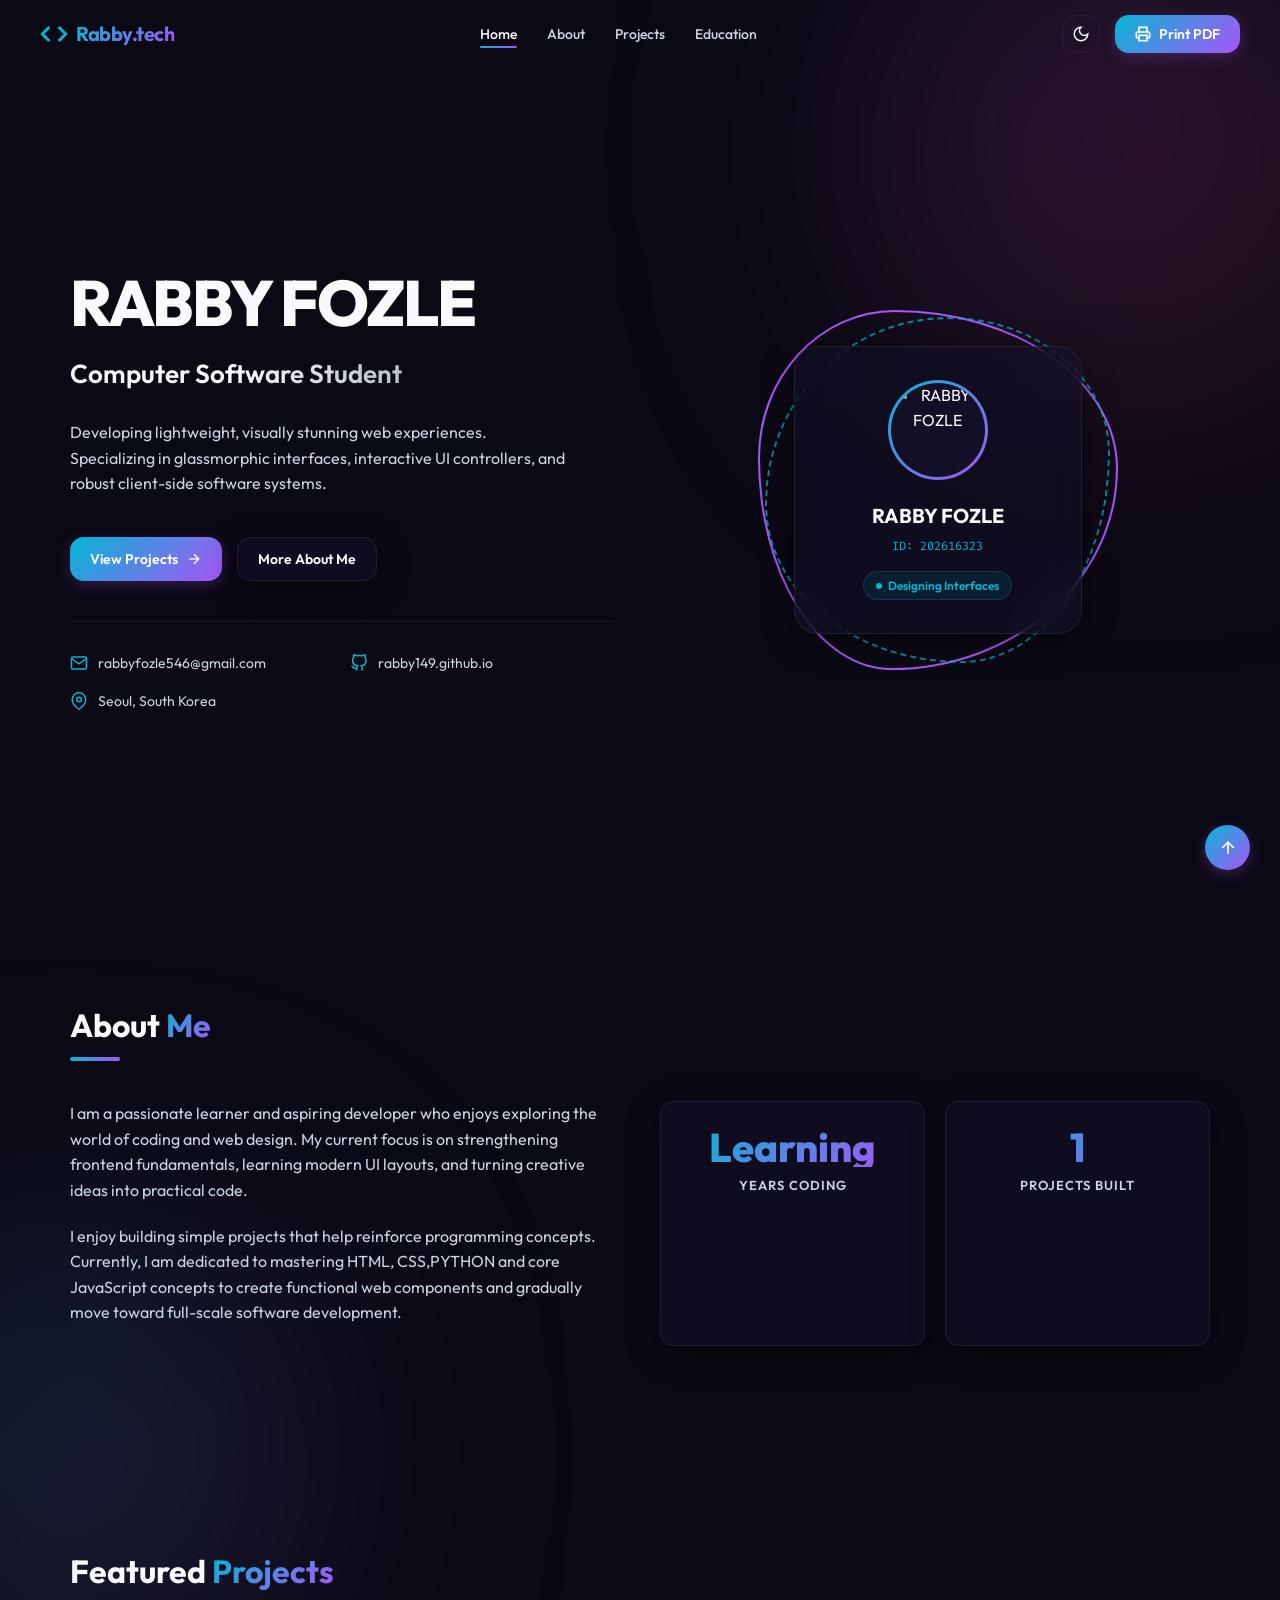
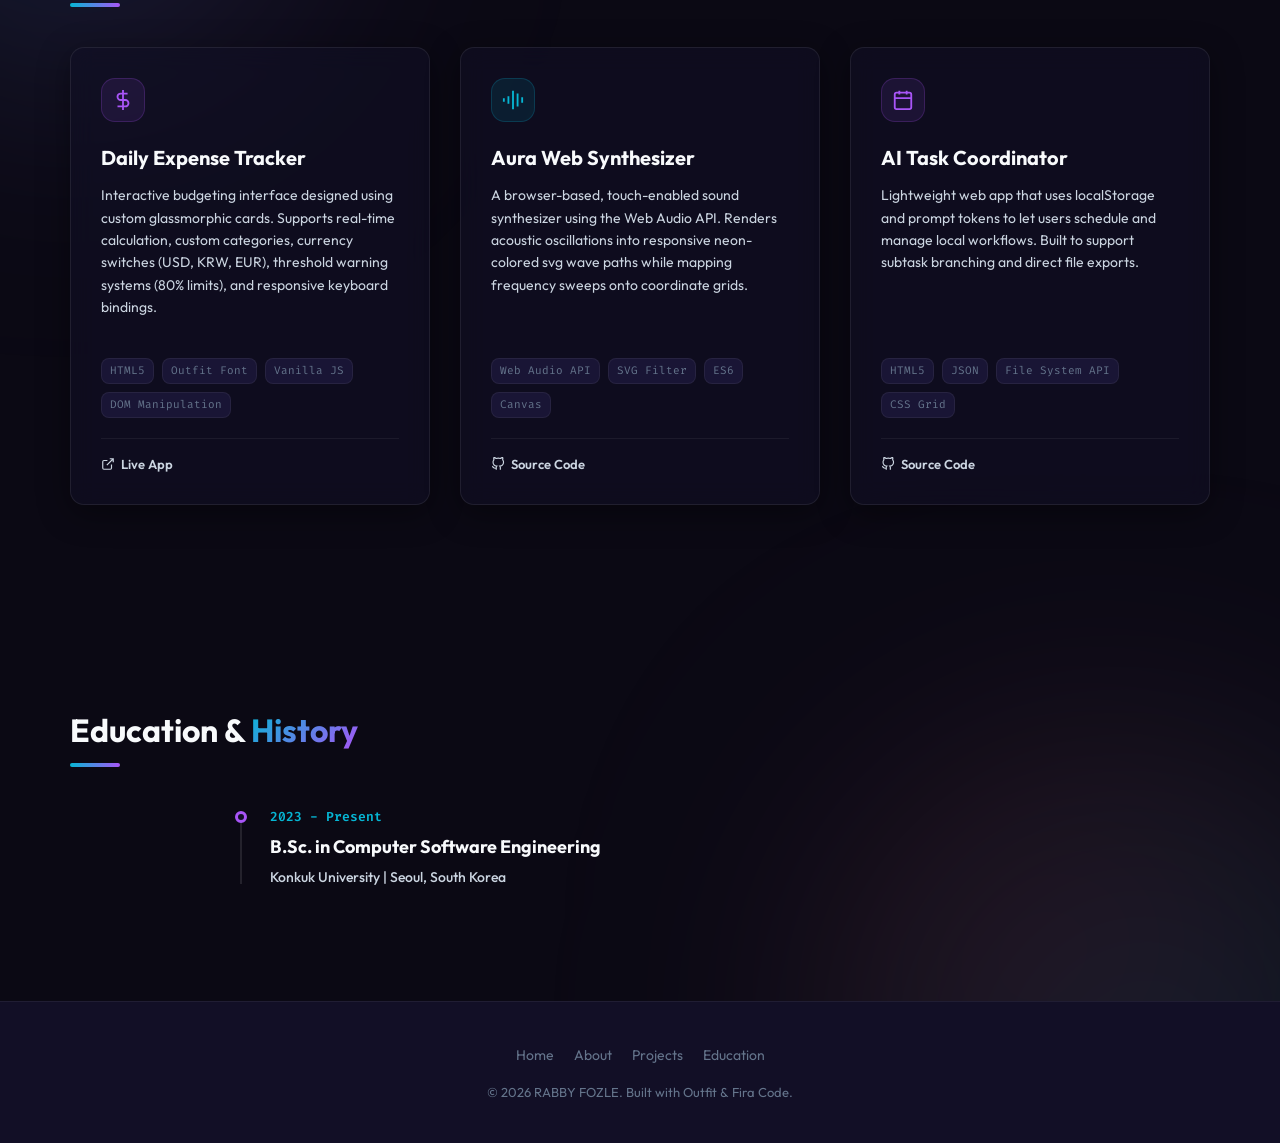
==== commit d8d15331: "Add files via upload" ====
--- a/resume.html
+++ b/resume.html
@@ -137,10 +137,7 @@
                     <div class="profile-card">
                         <div class="avatar-wrapper">
                             <div class="avatar">
-                                <svg viewBox="0 0 24 24">
-                                    <path d="M20 21v-2a4 4 0 0 0-4-4H8a4 4 0 0 0-4 4v2"></path>
-                                    <circle cx="12" cy="7" r="4"></circle>
-                                </svg>
+                                <img src="assets/profile.jpg" alt="RABBY FOZLE" style="width: 100%; height: 100%; object-fit: cover; border-radius: var(--radius-full); display: block;">
                             </div>
                         </div>
                         <div class="profile-card-name">RABBY FOZLE</div>
@@ -167,7 +164,7 @@
                 </p>
                 <p>
                     I enjoy building simple projects that help reinforce programming concepts. Currently, I am dedicated
-                    to mastering HTML, CSS,PYTHON, and core JavaScript concepts to create functional web components and
+                    to mastering HTML, CSS,PYTHON and core JavaScript concepts to create functional web components and
                     gradually move toward full-scale software development.
                 </p>
             </div>
@@ -414,4 +411,4 @@
     </script>
 </body>
 
-</html>
+</html>
